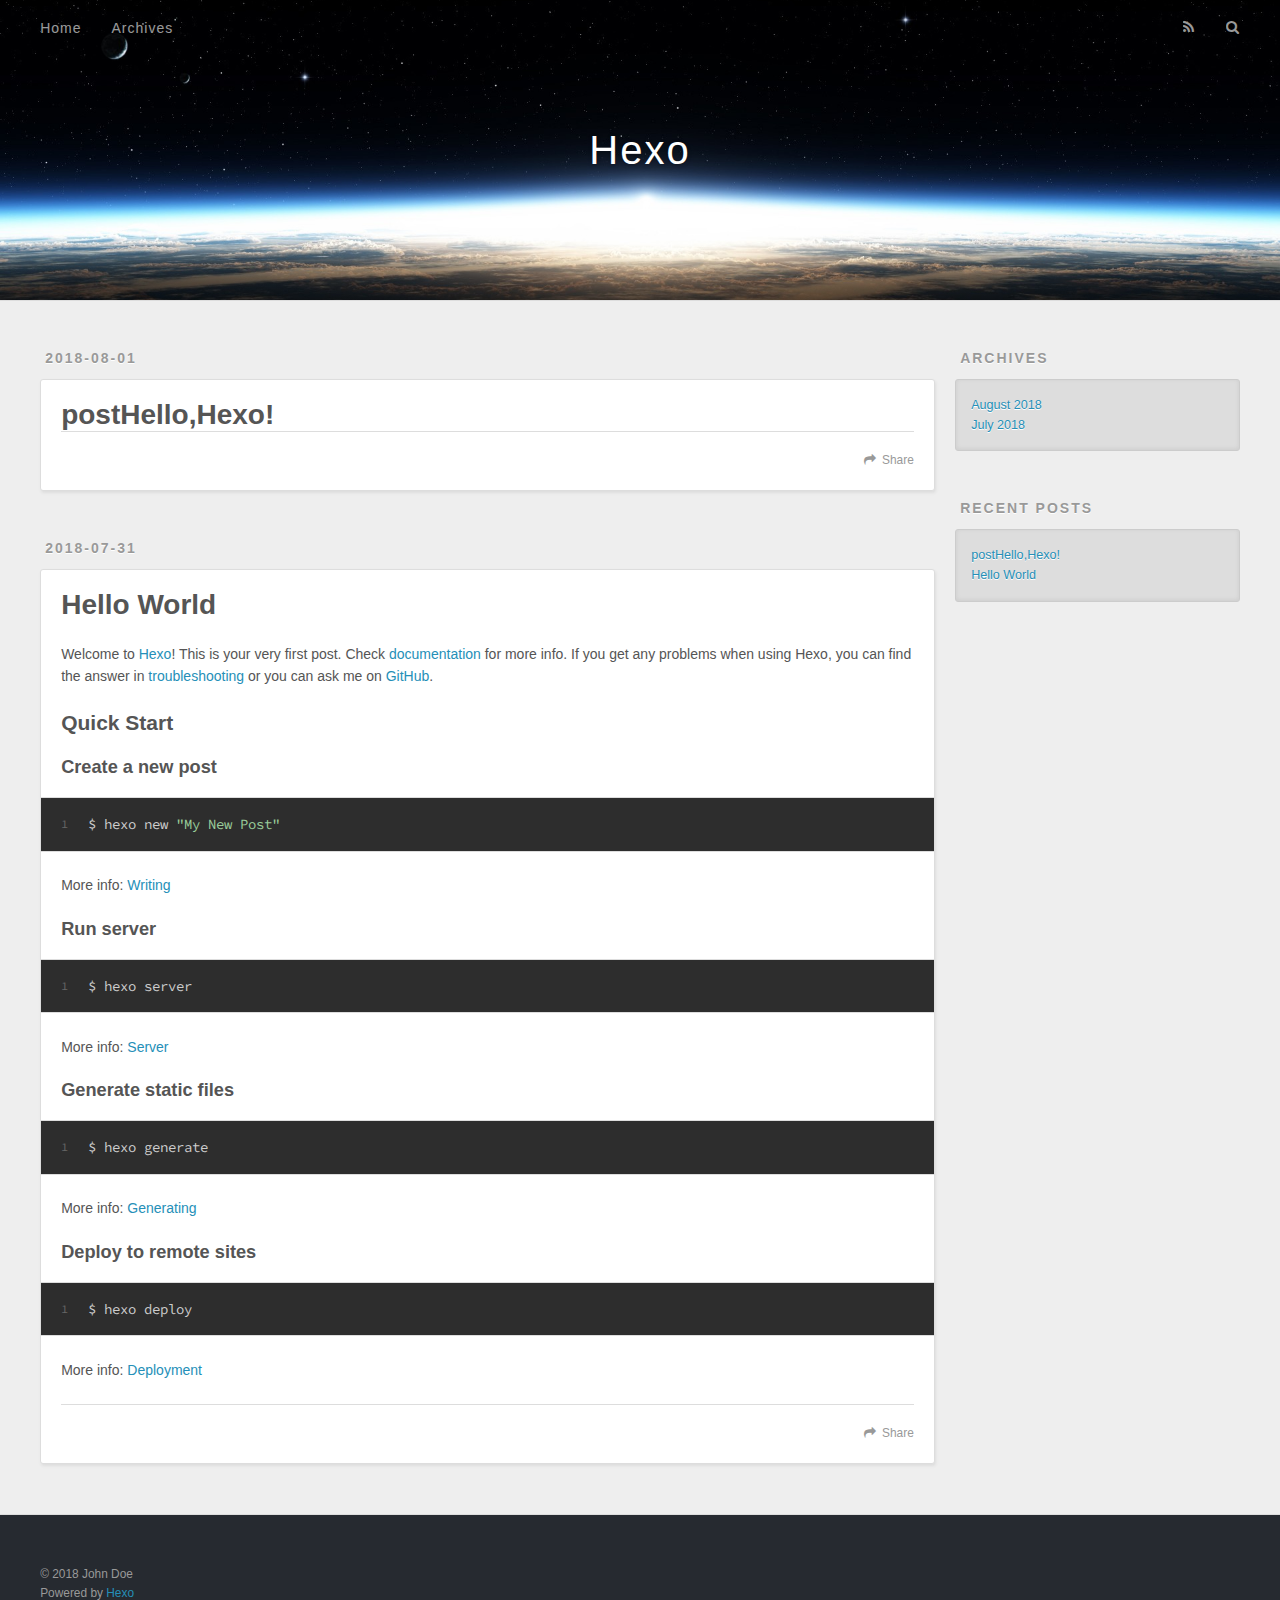
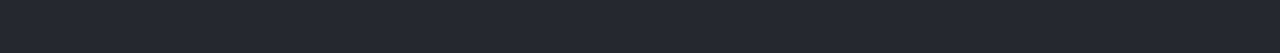
==== index.html @ cf033def "Site updated: 2018-08-01 08:28:02" ====
<!DOCTYPE html>
<html>
<head>
  <meta charset="utf-8">
  

  
  <title>Hexo</title>
  <meta name="viewport" content="width=device-width, initial-scale=1, maximum-scale=1">
  <meta property="og:type" content="website">
<meta property="og:title" content="Hexo">
<meta property="og:url" content="http://yoursite.com/index.html">
<meta property="og:site_name" content="Hexo">
<meta property="og:locale" content="default">
<meta name="twitter:card" content="summary">
<meta name="twitter:title" content="Hexo">
  
    <link rel="alternate" href="/atom.xml" title="Hexo" type="application/atom+xml">
  
  
    <link rel="icon" href="/favicon.png">
  
  
    <link href="//fonts.googleapis.com/css?family=Source+Code+Pro" rel="stylesheet" type="text/css">
  
  <link rel="stylesheet" href="/css/style.css">
</head>

<body>
  <div id="container">
    <div id="wrap">
      <header id="header">
  <div id="banner"></div>
  <div id="header-outer" class="outer">
    <div id="header-title" class="inner">
      <h1 id="logo-wrap">
        <a href="/" id="logo">Hexo</a>
      </h1>
      
    </div>
    <div id="header-inner" class="inner">
      <nav id="main-nav">
        <a id="main-nav-toggle" class="nav-icon"></a>
        
          <a class="main-nav-link" href="/">Home</a>
        
          <a class="main-nav-link" href="/archives">Archives</a>
        
      </nav>
      <nav id="sub-nav">
        
          <a id="nav-rss-link" class="nav-icon" href="/atom.xml" title="RSS Feed"></a>
        
        <a id="nav-search-btn" class="nav-icon" title="Search"></a>
      </nav>
      <div id="search-form-wrap">
        <form action="//google.com/search" method="get" accept-charset="UTF-8" class="search-form"><input type="search" name="q" class="search-form-input" placeholder="Search"><button type="submit" class="search-form-submit">&#xF002;</button><input type="hidden" name="sitesearch" value="http://yoursite.com"></form>
      </div>
    </div>
  </div>
</header>
      <div class="outer">
        <section id="main">
  
    <article id="post-postHello-Hexo" class="article article-type-post" itemscope itemprop="blogPost">
  <div class="article-meta">
    <a href="/2018/08/01/postHello-Hexo/" class="article-date">
  <time datetime="2018-08-01T00:26:03.000Z" itemprop="datePublished">2018-08-01</time>
</a>
    
  </div>
  <div class="article-inner">
    
    
      <header class="article-header">
        
  
    <h1 itemprop="name">
      <a class="article-title" href="/2018/08/01/postHello-Hexo/">postHello,Hexo!</a>
    </h1>
  

      </header>
    
    <div class="article-entry" itemprop="articleBody">
      
        
      
    </div>
    <footer class="article-footer">
      <a data-url="http://yoursite.com/2018/08/01/postHello-Hexo/" data-id="cjkae794z0000f0u3ue6u6go6" class="article-share-link">Share</a>
      
      
    </footer>
  </div>
  
</article>


  
    <article id="post-hello-world" class="article article-type-post" itemscope itemprop="blogPost">
  <div class="article-meta">
    <a href="/2018/07/31/hello-world/" class="article-date">
  <time datetime="2018-07-31T13:25:31.599Z" itemprop="datePublished">2018-07-31</time>
</a>
    
  </div>
  <div class="article-inner">
    
    
      <header class="article-header">
        
  
    <h1 itemprop="name">
      <a class="article-title" href="/2018/07/31/hello-world/">Hello World</a>
    </h1>
  

      </header>
    
    <div class="article-entry" itemprop="articleBody">
      
        <p>Welcome to <a href="https://hexo.io/" target="_blank" rel="noopener">Hexo</a>! This is your very first post. Check <a href="https://hexo.io/docs/" target="_blank" rel="noopener">documentation</a> for more info. If you get any problems when using Hexo, you can find the answer in <a href="https://hexo.io/docs/troubleshooting.html" target="_blank" rel="noopener">troubleshooting</a> or you can ask me on <a href="https://github.com/hexojs/hexo/issues" target="_blank" rel="noopener">GitHub</a>.</p>
<h2 id="Quick-Start"><a href="#Quick-Start" class="headerlink" title="Quick Start"></a>Quick Start</h2><h3 id="Create-a-new-post"><a href="#Create-a-new-post" class="headerlink" title="Create a new post"></a>Create a new post</h3><figure class="highlight bash"><table><tr><td class="gutter"><pre><span class="line">1</span><br></pre></td><td class="code"><pre><span class="line">$ hexo new <span class="string">"My New Post"</span></span><br></pre></td></tr></table></figure>
<p>More info: <a href="https://hexo.io/docs/writing.html" target="_blank" rel="noopener">Writing</a></p>
<h3 id="Run-server"><a href="#Run-server" class="headerlink" title="Run server"></a>Run server</h3><figure class="highlight bash"><table><tr><td class="gutter"><pre><span class="line">1</span><br></pre></td><td class="code"><pre><span class="line">$ hexo server</span><br></pre></td></tr></table></figure>
<p>More info: <a href="https://hexo.io/docs/server.html" target="_blank" rel="noopener">Server</a></p>
<h3 id="Generate-static-files"><a href="#Generate-static-files" class="headerlink" title="Generate static files"></a>Generate static files</h3><figure class="highlight bash"><table><tr><td class="gutter"><pre><span class="line">1</span><br></pre></td><td class="code"><pre><span class="line">$ hexo generate</span><br></pre></td></tr></table></figure>
<p>More info: <a href="https://hexo.io/docs/generating.html" target="_blank" rel="noopener">Generating</a></p>
<h3 id="Deploy-to-remote-sites"><a href="#Deploy-to-remote-sites" class="headerlink" title="Deploy to remote sites"></a>Deploy to remote sites</h3><figure class="highlight bash"><table><tr><td class="gutter"><pre><span class="line">1</span><br></pre></td><td class="code"><pre><span class="line">$ hexo deploy</span><br></pre></td></tr></table></figure>
<p>More info: <a href="https://hexo.io/docs/deployment.html" target="_blank" rel="noopener">Deployment</a></p>

      
    </div>
    <footer class="article-footer">
      <a data-url="http://yoursite.com/2018/07/31/hello-world/" data-id="cjkae795c0001f0u30coywb5d" class="article-share-link">Share</a>
      
      
    </footer>
  </div>
  
</article>


  


</section>
        
          <aside id="sidebar">
  
    

  
    

  
    
  
    
  <div class="widget-wrap">
    <h3 class="widget-title">Archives</h3>
    <div class="widget">
      <ul class="archive-list"><li class="archive-list-item"><a class="archive-list-link" href="/archives/2018/08/">August 2018</a></li><li class="archive-list-item"><a class="archive-list-link" href="/archives/2018/07/">July 2018</a></li></ul>
    </div>
  </div>


  
    
  <div class="widget-wrap">
    <h3 class="widget-title">Recent Posts</h3>
    <div class="widget">
      <ul>
        
          <li>
            <a href="/2018/08/01/postHello-Hexo/">postHello,Hexo!</a>
          </li>
        
          <li>
            <a href="/2018/07/31/hello-world/">Hello World</a>
          </li>
        
      </ul>
    </div>
  </div>

  
</aside>
        
      </div>
      <footer id="footer">
  
  <div class="outer">
    <div id="footer-info" class="inner">
      &copy; 2018 John Doe<br>
      Powered by <a href="http://hexo.io/" target="_blank">Hexo</a>
    </div>
  </div>
</footer>
    </div>
    <nav id="mobile-nav">
  
    <a href="/" class="mobile-nav-link">Home</a>
  
    <a href="/archives" class="mobile-nav-link">Archives</a>
  
</nav>
    

<script src="//ajax.googleapis.com/ajax/libs/jquery/2.0.3/jquery.min.js"></script>


  <link rel="stylesheet" href="/fancybox/jquery.fancybox.css">
  <script src="/fancybox/jquery.fancybox.pack.js"></script>


<script src="/js/script.js"></script>



  </div>
</body>
</html>
---- css/style.css ----
body {
  width: 100%;
}
body:before,
body:after {
  content: "";
  display: table;
}
body:after {
  clear: both;
}
html,
body,
div,
span,
applet,
object,
iframe,
h1,
h2,
h3,
h4,
h5,
h6,
p,
blockquote,
pre,
a,
abbr,
acronym,
address,
big,
cite,
code,
del,
dfn,
em,
img,
ins,
kbd,
q,
s,
samp,
small,
strike,
strong,
sub,
sup,
tt,
var,
dl,
dt,
dd,
ol,
ul,
li,
fieldset,
form,
label,
legend,
table,
caption,
tbody,
tfoot,
thead,
tr,
th,
td {
  margin: 0;
  padding: 0;
  border: 0;
  outline: 0;
  font-weight: inherit;
  font-style: inherit;
  font-family: inherit;
  font-size: 100%;
  vertical-align: baseline;
}
body {
  line-height: 1;
  color: #000;
  background: #fff;
}
ol,
ul {
  list-style: none;
}
table {
  border-collapse: separate;
  border-spacing: 0;
  vertical-align: middle;
}
caption,
th,
td {
  text-align: left;
  font-weight: normal;
  vertical-align: middle;
}
a img {
  border: none;
}
input,
button {
  margin: 0;
  padding: 0;
}
input::-moz-focus-inner,
button::-moz-focus-inner {
  border: 0;
  padding: 0;
}
@font-face {
  font-family: FontAwesome;
  font-style: normal;
  font-weight: normal;
  src: url("fonts/fontawesome-webfont.eot?v=#4.0.3");
  src: url("fonts/fontawesome-webfont.eot?#iefix&v=#4.0.3") format("embedded-opentype"), url("fonts/fontawesome-webfont.woff?v=#4.0.3") format("woff"), url("fonts/fontawesome-webfont.ttf?v=#4.0.3") format("truetype"), url("fonts/fontawesome-webfont.svg#fontawesomeregular?v=#4.0.3") format("svg");
}
html,
body,
#container {
  height: 100%;
}
body {
  background: #eee;
  font: 14px -apple-system, BlinkMacSystemFont, "Segoe UI", "Roboto", "Oxygen", "Ubuntu", "Cantarell", "Fira Sans", "Droid Sans", "Helvetica Neue", sans-serif;
  -webkit-text-size-adjust: 100%;
}
.outer {
  max-width: 1220px;
  margin: 0 auto;
  padding: 0 20px;
}
.outer:before,
.outer:after {
  content: "";
  display: table;
}
.outer:after {
  clear: both;
}
.inner {
  display: inline;
  float: left;
  width: 98.33333333333333%;
  margin: 0 0.833333333333333%;
}
.left,
.alignleft {
  float: left;
}
.right,
.alignright {
  float: right;
}
.clear {
  clear: both;
}
#container {
  position: relative;
}
.mobile-nav-on {
  overflow: hidden;
}
#wrap {
  height: 100%;
  width: 100%;
  position: absolute;
  top: 0;
  left: 0;
  -webkit-transition: 0.2s ease-out;
  -moz-transition: 0.2s ease-out;
  -ms-transition: 0.2s ease-out;
  transition: 0.2s ease-out;
  z-index: 1;
  background: #eee;
}
.mobile-nav-on #wrap {
  left: 280px;
}
@media screen and (min-width: 768px) {
  #main {
    display: inline;
    float: left;
    width: 73.33333333333333%;
    margin: 0 0.833333333333333%;
  }
}
.article-date,
.article-category-link,
.archive-year,
.widget-title {
  text-decoration: none;
  text-transform: uppercase;
  letter-spacing: 2px;
  color: #999;
  margin-bottom: 1em;
  margin-left: 5px;
  line-height: 1em;
  text-shadow: 0 1px #fff;
  font-weight: bold;
}
.article-inner,
.archive-article-inner {
  background: #fff;
  -webkit-box-shadow: 1px 2px 3px #ddd;
  box-shadow: 1px 2px 3px #ddd;
  border: 1px solid #ddd;
  border-radius: 3px;
}
.article-entry h1,
.widget h1 {
  font-size: 2em;
}
.article-entry h2,
.widget h2 {
  font-size: 1.5em;
}
.article-entry h3,
.widget h3 {
  font-size: 1.3em;
}
.article-entry h4,
.widget h4 {
  font-size: 1.2em;
}
.article-entry h5,
.widget h5 {
  font-size: 1em;
}
.article-entry h6,
.widget h6 {
  font-size: 1em;
  color: #999;
}
.article-entry hr,
.widget hr {
  border: 1px dashed #ddd;
}
.article-entry strong,
.widget strong {
  font-weight: bold;
}
.article-entry em,
.widget em,
.article-entry cite,
.widget cite {
  font-style: italic;
}
.article-entry sup,
.widget sup,
.article-entry sub,
.widget sub {
  font-size: 0.75em;
  line-height: 0;
  position: relative;
  vertical-align: baseline;
}
.article-entry sup,
.widget sup {
  top: -0.5em;
}
.article-entry sub,
.widget sub {
  bottom: -0.2em;
}
.article-entry small,
.widget small {
  font-size: 0.85em;
}
.article-entry acronym,
.widget acronym,
.article-entry abbr,
.widget abbr {
  border-bottom: 1px dotted;
}
.article-entry ul,
.widget ul,
.article-entry ol,
.widget ol,
.article-entry dl,
.widget dl {
  margin: 0 20px;
  line-height: 1.6em;
}
.article-entry ul ul,
.widget ul ul,
.article-entry ol ul,
.widget ol ul,
.article-entry ul ol,
.widget ul ol,
.article-entry ol ol,
.widget ol ol {
  margin-top: 0;
  margin-bottom: 0;
}
.article-entry ul,
.widget ul {
  list-style: disc;
}
.article-entry ol,
.widget ol {
  list-style: decimal;
}
.article-entry dt,
.widget dt {
  font-weight: bold;
}
#header {
  height: 300px;
  position: relative;
  border-bottom: 1px solid #ddd;
}
#header:before,
#header:after {
  content: "";
  position: absolute;
  left: 0;
  right: 0;
  height: 40px;
}
#header:before {
  top: 0;
  background: -webkit-linear-gradient(rgba(0,0,0,0.2), transparent);
  background: -moz-linear-gradient(rgba(0,0,0,0.2), transparent);
  background: -ms-linear-gradient(rgba(0,0,0,0.2), transparent);
  background: linear-gradient(rgba(0,0,0,0.2), transparent);
}
#header:after {
  bottom: 0;
  background: -webkit-linear-gradient(transparent, rgba(0,0,0,0.2));
  background: -moz-linear-gradient(transparent, rgba(0,0,0,0.2));
  background: -ms-linear-gradient(transparent, rgba(0,0,0,0.2));
  background: linear-gradient(transparent, rgba(0,0,0,0.2));
}
#header-outer {
  height: 100%;
  position: relative;
}
#header-inner {
  position: relative;
  overflow: hidden;
}
#banner {
  position: absolute;
  top: 0;
  left: 0;
  width: 100%;
  height: 100%;
  background: url("images/banner.jpg") center #000;
  -webkit-background-size: cover;
  -moz-background-size: cover;
  background-size: cover;
  z-index: -1;
}
#header-title {
  text-align: center;
  height: 40px;
  position: absolute;
  top: 50%;
  left: 0;
  margin-top: -20px;
}
#logo,
#subtitle {
  text-decoration: none;
  color: #fff;
  font-weight: 300;
  text-shadow: 0 1px 4px rgba(0,0,0,0.3);
}
#logo {
  font-size: 40px;
  line-height: 40px;
  letter-spacing: 2px;
}
#subtitle {
  font-size: 16px;
  line-height: 16px;
  letter-spacing: 1px;
}
#subtitle-wrap {
  margin-top: 16px;
}
#main-nav {
  float: left;
  margin-left: -15px;
}
.nav-icon,
.main-nav-link {
  float: left;
  color: #fff;
  opacity: 0.6;
  text-decoration: none;
  text-shadow: 0 1px rgba(0,0,0,0.2);
  -webkit-transition: opacity 0.2s;
  -moz-transition: opacity 0.2s;
  -ms-transition: opacity 0.2s;
  transition: opacity 0.2s;
  display: block;
  padding: 20px 15px;
}
.nav-icon:hover,
.main-nav-link:hover {
  opacity: 1;
}
.nav-icon {
  font-family: FontAwesome;
  text-align: center;
  font-size: 14px;
  width: 14px;
  height: 14px;
  padding: 20px 15px;
  position: relative;
  cursor: pointer;
}
.main-nav-link {
  font-weight: 300;
  letter-spacing: 1px;
}
@media screen and (max-width: 479px) {
  .main-nav-link {
    display: none;
  }
}
#main-nav-toggle {
  display: none;
}
#main-nav-toggle:before {
  content: "\f0c9";
}
@media screen and (max-width: 479px) {
  #main-nav-toggle {
    display: block;
  }
}
#sub-nav {
  float: right;
  margin-right: -15px;
}
#nav-rss-link:before {
  content: "\f09e";
}
#nav-search-btn:before {
  content: "\f002";
}
#search-form-wrap {
  position: absolute;
  top: 15px;
  width: 150px;
  height: 30px;
  right: -150px;
  opacity: 0;
  -webkit-transition: 0.2s ease-out;
  -moz-transition: 0.2s ease-out;
  -ms-transition: 0.2s ease-out;
  transition: 0.2s ease-out;
}
#search-form-wrap.on {
  opacity: 1;
  right: 0;
}
@media screen and (max-width: 479px) {
  #search-form-wrap {
    width: 100%;
    right: -100%;
  }
}
.search-form {
  position: absolute;
  top: 0;
  left: 0;
  right: 0;
  background: #fff;
  padding: 5px 15px;
  border-radius: 15px;
  -webkit-box-shadow: 0 0 10px rgba(0,0,0,0.3);
  box-shadow: 0 0 10px rgba(0,0,0,0.3);
}
.search-form-input {
  border: none;
  background: none;
  color: #555;
  width: 100%;
  font: 13px -apple-system, BlinkMacSystemFont, "Segoe UI", "Roboto", "Oxygen", "Ubuntu", "Cantarell", "Fira Sans", "Droid Sans", "Helvetica Neue", sans-serif;
  outline: none;
}
.search-form-input::-webkit-search-results-decoration,
.search-form-input::-webkit-search-cancel-button {
  -webkit-appearance: none;
}
.search-form-submit {
  position: absolute;
  top: 50%;
  right: 10px;
  margin-top: -7px;
  font: 13px FontAwesome;
  border: none;
  background: none;
  color: #bbb;
  cursor: pointer;
}
.search-form-submit:hover,
.search-form-submit:focus {
  color: #777;
}
.article {
  margin: 50px 0;
}
.article-inner {
  overflow: hidden;
}
.article-meta:before,
.article-meta:after {
  content: "";
  display: table;
}
.article-meta:after {
  clear: both;
}
.article-date {
  float: left;
}
.article-category {
  float: left;
  line-height: 1em;
  color: #ccc;
  text-shadow: 0 1px #fff;
  margin-left: 8px;
}
.article-category:before {
  content: "\2022";
}
.article-category-link {
  margin: 0 12px 1em;
}
.article-header {
  padding: 20px 20px 0;
}
.article-title {
  text-decoration: none;
  font-size: 2em;
  font-weight: bold;
  color: #555;
  line-height: 1.1em;
  -webkit-transition: color 0.2s;
  -moz-transition: color 0.2s;
  -ms-transition: color 0.2s;
  transition: color 0.2s;
}
a.article-title:hover {
  color: #258fb8;
}
.article-entry {
  color: #555;
  padding: 0 20px;
}
.article-entry:before,
.article-entry:after {
  content: "";
  display: table;
}
.article-entry:after {
  clear: both;
}
.article-entry p,
.article-entry table {
  line-height: 1.6em;
  margin: 1.6em 0;
}
.article-entry h1,
.article-entry h2,
.article-entry h3,
.article-entry h4,
.article-entry h5,
.article-entry h6 {
  font-weight: bold;
}
.article-entry h1,
.article-entry h2,
.article-entry h3,
.article-entry h4,
.article-entry h5,
.article-entry h6 {
  line-height: 1.1em;
  margin: 1.1em 0;
}
.article-entry a {
  color: #258fb8;
  text-decoration: none;
}
.article-entry a:hover {
  text-decoration: underline;
}
.article-entry ul,
.article-entry ol,
.article-entry dl {
  margin-top: 1.6em;
  margin-bottom: 1.6em;
}
.article-entry img,
.article-entry video {
  max-width: 100%;
  height: auto;
  display: block;
  margin: auto;
}
.article-entry iframe {
  border: none;
}
.article-entry table {
  width: 100%;
  border-collapse: collapse;
  border-spacing: 0;
}
.article-entry th {
  font-weight: bold;
  border-bottom: 3px solid #ddd;
  padding-bottom: 0.5em;
}
.article-entry td {
  border-bottom: 1px solid #ddd;
  padding: 10px 0;
}
.article-entry blockquote {
  font-family: Georgia, "Times New Roman", serif;
  font-size: 1.4em;
  margin: 1.6em 20px;
  text-align: center;
}
.article-entry blockquote footer {
  font-size: 14px;
  margin: 1.6em 0;
  font-family: -apple-system, BlinkMacSystemFont, "Segoe UI", "Roboto", "Oxygen", "Ubuntu", "Cantarell", "Fira Sans", "Droid Sans", "Helvetica Neue", sans-serif;
}
.article-entry blockquote footer cite:before {
  content: "—";
  padding: 0 0.5em;
}
.article-entry .pullquote {
  text-align: left;
  width: 45%;
  margin: 0;
}
.article-entry .pullquote.left {
  margin-left: 0.5em;
  margin-right: 1em;
}
.article-entry .pullquote.right {
  margin-right: 0.5em;
  margin-left: 1em;
}
.article-entry .caption {
  color: #999;
  display: block;
  font-size: 0.9em;
  margin-top: 0.5em;
  position: relative;
  text-align: center;
}
.article-entry .video-container {
  position: relative;
  padding-top: 56.25%;
  height: 0;
  overflow: hidden;
}
.article-entry .video-container iframe,
.article-entry .video-container object,
.article-entry .video-container embed {
  position: absolute;
  top: 0;
  left: 0;
  width: 100%;
  height: 100%;
  margin-top: 0;
}
.article-more-link a {
  display: inline-block;
  line-height: 1em;
  padding: 6px 15px;
  border-radius: 15px;
  background: #eee;
  color: #999;
  text-shadow: 0 1px #fff;
  text-decoration: none;
}
.article-more-link a:hover {
  background: #258fb8;
  color: #fff;
  text-decoration: none;
  text-shadow: 0 1px #1e7293;
}
.article-footer {
  font-size: 0.85em;
  line-height: 1.6em;
  border-top: 1px solid #ddd;
  padding-top: 1.6em;
  margin: 0 20px 20px;
}
.article-footer:before,
.article-footer:after {
  content: "";
  display: table;
}
.article-footer:after {
  clear: both;
}
.article-footer a {
  color: #999;
  text-decoration: none;
}
.article-footer a:hover {
  color: #555;
}
.article-tag-list-item {
  float: left;
  margin-right: 10px;
}
.article-tag-list-link:before {
  content: "#";
}
.article-comment-link {
  float: right;
}
.article-comment-link:before {
  content: "\f075";
  font-family: FontAwesome;
  padding-right: 8px;
}
.article-share-link {
  cursor: pointer;
  float: right;
  margin-left: 20px;
}
.article-share-link:before {
  content: "\f064";
  font-family: FontAwesome;
  padding-right: 6px;
}
#article-nav {
  position: relative;
}
#article-nav:before,
#article-nav:after {
  content: "";
  display: table;
}
#article-nav:after {
  clear: both;
}
@media screen and (min-width: 768px) {
  #article-nav {
    margin: 50px 0;
  }
  #article-nav:before {
    width: 8px;
    height: 8px;
    position: absolute;
    top: 50%;
    left: 50%;
    margin-top: -4px;
    margin-left: -4px;
    content: "";
    border-radius: 50%;
    background: #ddd;
    -webkit-box-shadow: 0 1px 2px #fff;
    box-shadow: 0 1px 2px #fff;
  }
}
.article-nav-link-wrap {
  text-decoration: none;
  text-shadow: 0 1px #fff;
  color: #999;
  -webkit-box-sizing: border-box;
  -moz-box-sizing: border-box;
  box-sizing: border-box;
  margin-top: 50px;
  text-align: center;
  display: block;
}
.article-nav-link-wrap:hover {
  color: #555;
}
@media screen and (min-width: 768px) {
  .article-nav-link-wrap {
    width: 50%;
    margin-top: 0;
  }
}
@media screen and (min-width: 768px) {
  #article-nav-newer {
    float: left;
    text-align: right;
    padding-right: 20px;
  }
}
@media screen and (min-width: 768px) {
  #article-nav-older {
    float: right;
    text-align: left;
    padding-left: 20px;
  }
}
.article-nav-caption {
  text-transform: uppercase;
  letter-spacing: 2px;
  color: #ddd;
  line-height: 1em;
  font-weight: bold;
}
#article-nav-newer .article-nav-caption {
  margin-right: -2px;
}
.article-nav-title {
  font-size: 0.85em;
  line-height: 1.6em;
  margin-top: 0.5em;
}
.article-share-box {
  position: absolute;
  display: none;
  background: #fff;
  -webkit-box-shadow: 1px 2px 10px rgba(0,0,0,0.2);
  box-shadow: 1px 2px 10px rgba(0,0,0,0.2);
  border-radius: 3px;
  margin-left: -145px;
  overflow: hidden;
  z-index: 1;
}
.article-share-box.on {
  display: block;
}
.article-share-input {
  width: 100%;
  background: none;
  -webkit-box-sizing: border-box;
  -moz-box-sizing: border-box;
  box-sizing: border-box;
  font: 14px -apple-system, BlinkMacSystemFont, "Segoe UI", "Roboto", "Oxygen", "Ubuntu", "Cantarell", "Fira Sans", "Droid Sans", "Helvetica Neue", sans-serif;
  padding: 0 15px;
  color: #555;
  outline: none;
  border: 1px solid #ddd;
  border-radius: 3px 3px 0 0;
  height: 36px;
  line-height: 36px;
}
.article-share-links {
  background: #eee;
}
.article-share-links:before,
.article-share-links:after {
  content: "";
  display: table;
}
.article-share-links:after {
  clear: both;
}
.article-share-twitter,
.article-share-facebook,
.article-share-pinterest,
.article-share-google {
  width: 50px;
  height: 36px;
  display: block;
  float: left;
  position: relative;
  color: #999;
  text-shadow: 0 1px #fff;
}
.article-share-twitter:before,
.article-share-facebook:before,
.article-share-pinterest:before,
.article-share-google:before {
  font-size: 20px;
  font-family: FontAwesome;
  width: 20px;
  height: 20px;
  position: absolute;
  top: 50%;
  left: 50%;
  margin-top: -10px;
  margin-left: -10px;
  text-align: center;
}
.article-share-twitter:hover,
.article-share-facebook:hover,
.article-share-pinterest:hover,
.article-share-google:hover {
  color: #fff;
}
.article-share-twitter:before {
  content: "\f099";
}
.article-share-twitter:hover {
  background: #00aced;
  text-shadow: 0 1px #008abe;
}
.article-share-facebook:before {
  content: "\f09a";
}
.article-share-facebook:hover {
  background: #3b5998;
  text-shadow: 0 1px #2f477a;
}
.article-share-pinterest:before {
  content: "\f0d2";
}
.article-share-pinterest:hover {
  background: #cb2027;
  text-shadow: 0 1px #a21a1f;
}
.article-share-google:before {
  content: "\f0d5";
}
.article-share-google:hover {
  background: #dd4b39;
  text-shadow: 0 1px #be3221;
}
.article-gallery {
  background: #000;
  position: relative;
}
.article-gallery-photos {
  position: relative;
  overflow: hidden;
}
.article-gallery-img {
  display: none;
  max-width: 100%;
}
.article-gallery-img:first-child {
  display: block;
}
.article-gallery-img.loaded {
  position: absolute;
  display: block;
}
.article-gallery-img img {
  display: block;
  max-width: 100%;
  margin: 0 auto;
}
#comments {
  background: #fff;
  -webkit-box-shadow: 1px 2px 3px #ddd;
  box-shadow: 1px 2px 3px #ddd;
  padding: 20px;
  border: 1px solid #ddd;
  border-radius: 3px;
  margin: 50px 0;
}
#comments a {
  color: #258fb8;
}
.archives-wrap {
  margin: 50px 0;
}
.archives:before,
.archives:after {
  content: "";
  display: table;
}
.archives:after {
  clear: both;
}
.archive-year-wrap {
  margin-bottom: 1em;
}
.archives {
  -webkit-column-gap: 10px;
  -moz-column-gap: 10px;
  column-gap: 10px;
}
@media screen and (min-width: 480px) and (max-width: 767px) {
  .archives {
    -webkit-column-count: 2;
    -moz-column-count: 2;
    column-count: 2;
  }
}
@media screen and (min-width: 768px) {
  .archives {
    -webkit-column-count: 3;
    -moz-column-count: 3;
    column-count: 3;
  }
}
.archive-article {
  -webkit-column-break-inside: avoid;
  page-break-inside: avoid;
  overflow: hidden;
  break-inside: avoid-column;
}
.archive-article-inner {
  padding: 10px;
  margin-bottom: 15px;
}
.archive-article-title {
  text-decoration: none;
  font-weight: bold;
  color: #555;
  -webkit-transition: color 0.2s;
  -moz-transition: color 0.2s;
  -ms-transition: color 0.2s;
  transition: color 0.2s;
  line-height: 1.6em;
}
.archive-article-title:hover {
  color: #258fb8;
}
.archive-article-footer {
  margin-top: 1em;
}
.archive-article-date {
  color: #999;
  text-decoration: none;
  font-size: 0.85em;
  line-height: 1em;
  margin-bottom: 0.5em;
  display: block;
}
#page-nav {
  margin: 50px auto;
  background: #fff;
  -webkit-box-shadow: 1px 2px 3px #ddd;
  box-shadow: 1px 2px 3px #ddd;
  border: 1px solid #ddd;
  border-radius: 3px;
  text-align: center;
  color: #999;
  overflow: hidden;
}
#page-nav:before,
#page-nav:after {
  content: "";
  display: table;
}
#page-nav:after {
  clear: both;
}
#page-nav a,
#page-nav span {
  padding: 10px 20px;
  line-height: 1;
  height: 2ex;
}
#page-nav a {
  color: #999;
  text-decoration: none;
}
#page-nav a:hover {
  background: #999;
  color: #fff;
}
#page-nav .prev {
  float: left;
}
#page-nav .next {
  float: right;
}
#page-nav .page-number {
  display: inline-block;
}
@media screen and (max-width: 479px) {
  #page-nav .page-number {
    display: none;
  }
}
#page-nav .current {
  color: #555;
  font-weight: bold;
}
#page-nav .space {
  color: #ddd;
}
#footer {
  background: #262a30;
  padding: 50px 0;
  border-top: 1px solid #ddd;
  color: #999;
}
#footer a {
  color: #258fb8;
  text-decoration: none;
}
#footer a:hover {
  text-decoration: underline;
}
#footer-info {
  line-height: 1.6em;
  font-size: 0.85em;
}
.article-entry pre,
.article-entry .highlight {
  background: #2d2d2d;
  margin: 0 -20px;
  padding: 15px 20px;
  border-style: solid;
  border-color: #ddd;
  border-width: 1px 0;
  overflow: auto;
  color: #ccc;
  line-height: 22.400000000000002px;
}
.article-entry .highlight .gutter pre,
.article-entry .gist .gist-file .gist-data .line-numbers {
  color: #666;
  font-size: 0.85em;
}
.article-entry pre,
.article-entry code {
  font-family: "Source Code Pro", Consolas, Monaco, Menlo, Consolas, monospace;
}
.article-entry code {
  background: #eee;
  text-shadow: 0 1px #fff;
  padding: 0 0.3em;
}
.article-entry pre code {
  background: none;
  text-shadow: none;
  padding: 0;
}
.article-entry .highlight pre {
  border: none;
  margin: 0;
  padding: 0;
}
.article-entry .highlight table {
  margin: 0;
  width: auto;
}
.article-entry .highlight td {
  border: none;
  padding: 0;
}
.article-entry .highlight figcaption {
  font-size: 0.85em;
  color: #999;
  line-height: 1em;
  margin-bottom: 1em;
}
.article-entry .highlight figcaption:before,
.article-entry .highlight figcaption:after {
  content: "";
  display: table;
}
.article-entry .highlight figcaption:after {
  clear: both;
}
.article-entry .highlight figcaption a {
  float: right;
}
.article-entry .highlight .gutter pre {
  text-align: right;
  padding-right: 20px;
}
.article-entry .highlight .line {
  height: 22.400000000000002px;
}
.article-entry .highlight .line.marked {
  background: #515151;
}
.article-entry .gist {
  margin: 0 -20px;
  border-style: solid;
  border-color: #ddd;
  border-width: 1px 0;
  background: #2d2d2d;
  padding: 15px 20px 15px 0;
}
.article-entry .gist .gist-file {
  border: none;
  font-family: "Source Code Pro", Consolas, Monaco, Menlo, Consolas, monospace;
  margin: 0;
}
.article-entry .gist .gist-file .gist-data {
  background: none;
  border: none;
}
.article-entry .gist .gist-file .gist-data .line-numbers {
  background: none;
  border: none;
  padding: 0 20px 0 0;
}
.article-entry .gist .gist-file .gist-data .line-data {
  padding: 0 !important;
}
.article-entry .gist .gist-file .highlight {
  margin: 0;
  padding: 0;
  border: none;
}
.article-entry .gist .gist-file .gist-meta {
  background: #2d2d2d;
  color: #999;
  font: 0.85em -apple-system, BlinkMacSystemFont, "Segoe UI", "Roboto", "Oxygen", "Ubuntu", "Cantarell", "Fira Sans", "Droid Sans", "Helvetica Neue", sans-serif;
  text-shadow: 0 0;
  padding: 0;
  margin-top: 1em;
  margin-left: 20px;
}
.article-entry .gist .gist-file .gist-meta a {
  color: #258fb8;
  font-weight: normal;
}
.article-entry .gist .gist-file .gist-meta a:hover {
  text-decoration: underline;
}
pre .comment,
pre .title {
  color: #999;
}
pre .variable,
pre .attribute,
pre .tag,
pre .regexp,
pre .ruby .constant,
pre .xml .tag .title,
pre .xml .pi,
pre .xml .doctype,
pre .html .doctype,
pre .css .id,
pre .css .class,
pre .css .pseudo {
  color: #f2777a;
}
pre .number,
pre .preprocessor,
pre .built_in,
pre .literal,
pre .params,
pre .constant {
  color: #f99157;
}
pre .class,
pre .ruby .class .title,
pre .css .rules .attribute {
  color: #9c9;
}
pre .string,
pre .value,
pre .inheritance,
pre .header,
pre .ruby .symbol,
pre .xml .cdata {
  color: #9c9;
}
pre .css .hexcolor {
  color: #6cc;
}
pre .function,
pre .python .decorator,
pre .python .title,
pre .ruby .function .title,
pre .ruby .title .keyword,
pre .perl .sub,
pre .javascript .title,
pre .coffeescript .title {
  color: #69c;
}
pre .keyword,
pre .javascript .function {
  color: #c9c;
}
@media screen and (max-width: 479px) {
  #mobile-nav {
    position: absolute;
    top: 0;
    left: 0;
    width: 280px;
    height: 100%;
    background: #191919;
    border-right: 1px solid #fff;
  }
}
@media screen and (max-width: 479px) {
  .mobile-nav-link {
    display: block;
    color: #999;
    text-decoration: none;
    padding: 15px 20px;
    font-weight: bold;
  }
  .mobile-nav-link:hover {
    color: #fff;
  }
}
@media screen and (min-width: 768px) {
  #sidebar {
    display: inline;
    float: left;
    width: 23.333333333333332%;
    margin: 0 0.833333333333333%;
  }
}
.widget-wrap {
  margin: 50px 0;
}
.widget {
  color: #777;
  text-shadow: 0 1px #fff;
  background: #ddd;
  -webkit-box-shadow: 0 -1px 4px #ccc inset;
  box-shadow: 0 -1px 4px #ccc inset;
  border: 1px solid #ccc;
  padding: 15px;
  border-radius: 3px;
}
.widget a {
  color: #258fb8;
  text-decoration: none;
}
.widget a:hover {
  text-decoration: underline;
}
.widget ul ul,
.widget ol ul,
.widget dl ul,
.widget ul ol,
.widget ol ol,
.widget dl ol,
.widget ul dl,
.widget ol dl,
.widget dl dl {
  margin-left: 15px;
  list-style: disc;
}
.widget {
  line-height: 1.6em;
  word-wrap: break-word;
  font-size: 0.9em;
}
.widget ul,
.widget ol {
  list-style: none;
  margin: 0;
}
.widget ul ul,
.widget ol ul,
.widget ul ol,
.widget ol ol {
  margin: 0 20px;
}
.widget ul ul,
.widget ol ul {
  list-style: disc;
}
.widget ul ol,
.widget ol ol {
  list-style: decimal;
}
.category-list-count,
.tag-list-count,
.archive-list-count {
  padding-left: 5px;
  color: #999;
  font-size: 0.85em;
}
.category-list-count:before,
.tag-list-count:before,
.archive-list-count:before {
  content: "(";
}
.category-list-count:after,
.tag-list-count:after,
.archive-list-count:after {
  content: ")";
}
.tagcloud a {
  margin-right: 5px;
  display: inline-block;
}
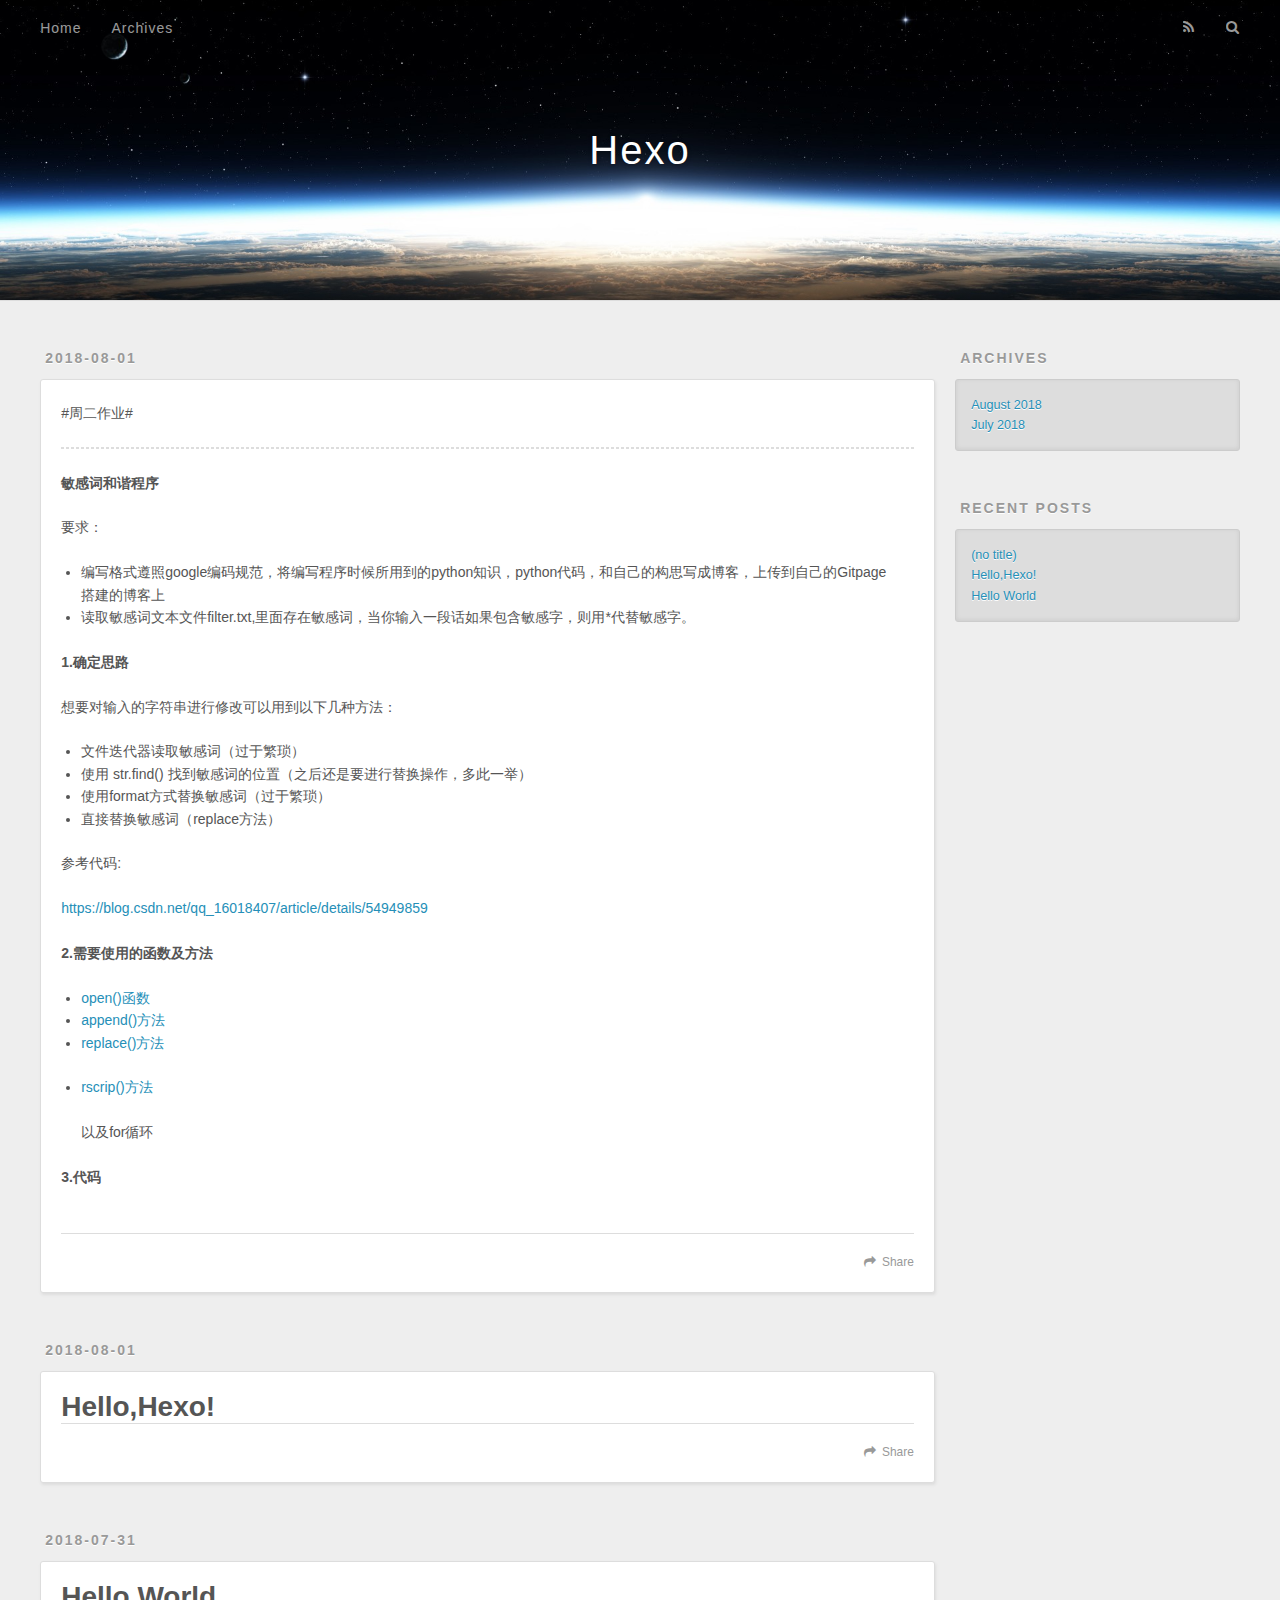
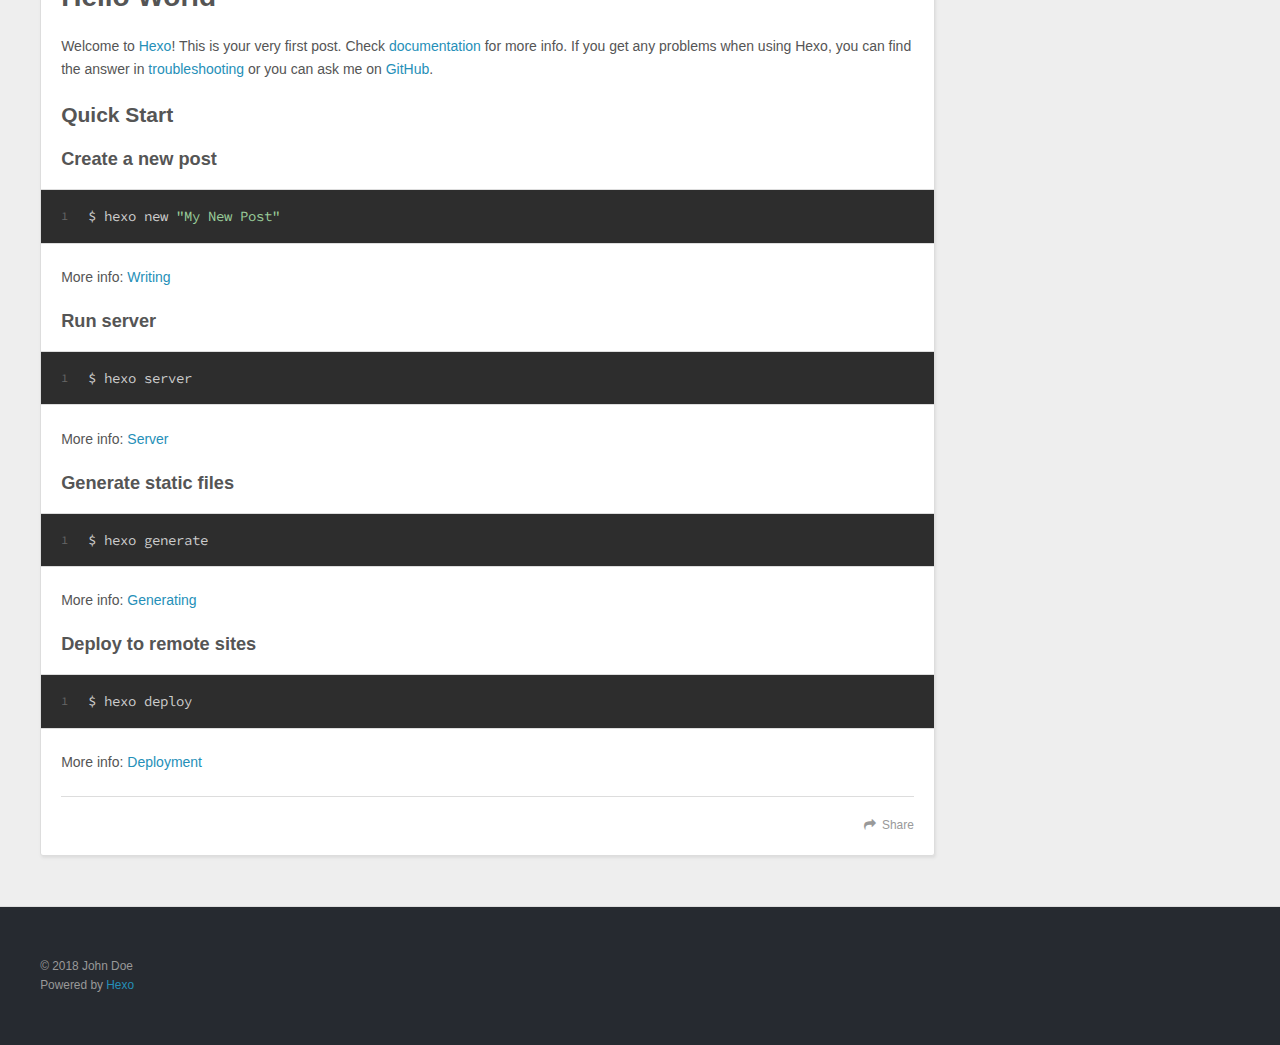
==== commit 77dd1488: "Site updated: 2018-08-01 09:12:31" ====
--- a/index.html
+++ b/index.html
@@ -62,6 +62,61 @@
       <div class="outer">
         <section id="main">
   
+    <article id="post-Tues" class="article article-type-post" itemscope itemprop="blogPost">
+  <div class="article-meta">
+    <a href="/2018/08/01/Tues/" class="article-date">
+  <time datetime="2018-08-01T00:29:01.757Z" itemprop="datePublished">2018-08-01</time>
+</a>
+    
+  </div>
+  <div class="article-inner">
+    
+    
+    <div class="article-entry" itemprop="articleBody">
+      
+        <p>#周二作业#</p>
+<hr>
+<p><strong>敏感词和谐程序</strong></p>
+<p>要求：</p>
+<ul>
+<li>编写格式遵照google编码规范，将编写程序时候所用到的python知识，python代码，和自己的构思写成博客，上传到自己的Gitpage搭建的博客上</li>
+<li>读取敏感词文本文件filter.txt,里面存在敏感词，当你输入一段话如果包含敏感字，则用*代替敏感字。</li>
+</ul>
+<p><strong>1.确定思路</strong></p>
+<p>想要对输入的字符串进行修改可以用到以下几种方法：</p>
+<ul>
+<li>文件迭代器读取敏感词（过于繁琐）</li>
+<li>使用 str.find() 找到敏感词的位置（之后还是要进行替换操作，多此一举）</li>
+<li>使用format方式替换敏感词（过于繁琐）</li>
+<li>直接替换敏感词（replace方法）</li>
+</ul>
+<p>参考代码:</p>
+<p><a href="https://blog.csdn.net/qq_16018407/article/details/54949859" target="_blank" rel="noopener">https://blog.csdn.net/qq_16018407/article/details/54949859</a></p>
+<p><strong>2.需要使用的函数及方法</strong></p>
+<ul>
+<li><a href="http://www.runoob.com/python/python-func-open.html" target="_blank" rel="noopener">open()函数</a></li>
+<li><a href="http://www.runoob.com/python/att-list-append.html" target="_blank" rel="noopener">append()方法</a></li>
+<li><a href="http://www.runoob.com/python3/python3-string-replace.html" target="_blank" rel="noopener">replace()方法</a></li>
+<li><p><a href="http://www.runoob.com/python/att-string-rstrip.html" target="_blank" rel="noopener">rscrip()方法</a></p>
+<p>  以及for循环</p>
+</li>
+</ul>
+<p><strong>3.代码</strong></p>
+<p><img src="https://i.imgur.com/sTZoNbp.jpg" alt=""></p>
+
+      
+    </div>
+    <footer class="article-footer">
+      <a data-url="http://yoursite.com/2018/08/01/Tues/" data-id="cjkae8r7800008wu3cp90rp99" class="article-share-link">Share</a>
+      
+      
+    </footer>
+  </div>
+  
+</article>
+
+
+  
     <article id="post-postHello-Hexo" class="article article-type-post" itemscope itemprop="blogPost">
   <div class="article-meta">
     <a href="/2018/08/01/postHello-Hexo/" class="article-date">
@@ -76,7 +131,7 @@
         
   
     <h1 itemprop="name">
-      <a class="article-title" href="/2018/08/01/postHello-Hexo/">postHello,Hexo!</a>
+      <a class="article-title" href="/2018/08/01/postHello-Hexo/">Hello,Hexo!</a>
     </h1>
   
 
@@ -174,7 +229,11 @@
       <ul>
         
           <li>
-            <a href="/2018/08/01/postHello-Hexo/">postHello,Hexo!</a>
+            <a href="/2018/08/01/Tues/">(no title)</a>
+          </li>
+        
+          <li>
+            <a href="/2018/08/01/postHello-Hexo/">Hello,Hexo!</a>
           </li>
         
           <li>
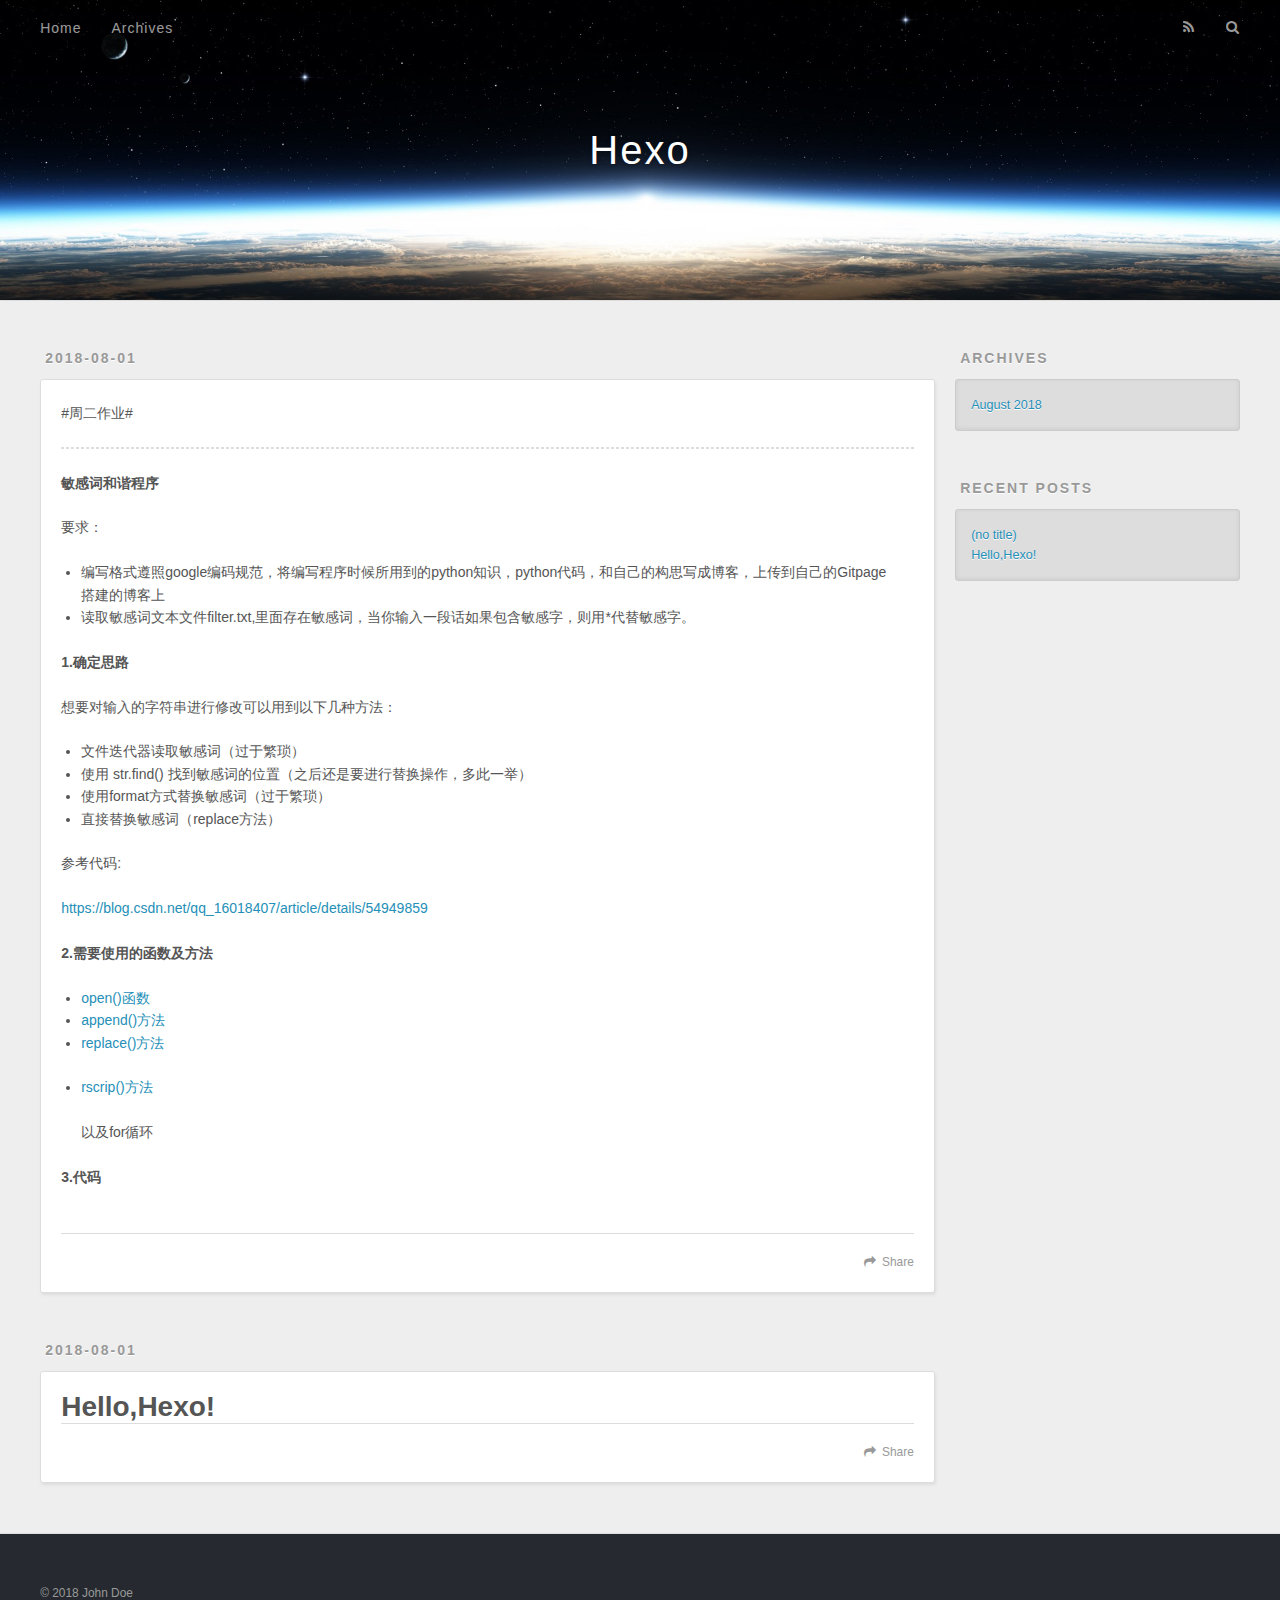
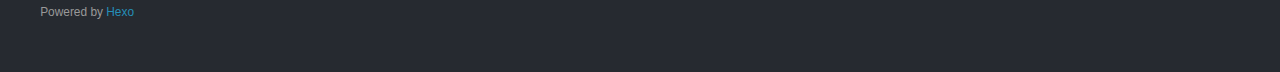
==== commit d0f6efc2: "Site updated: 2018-08-01 09:14:41" ====
--- a/index.html
+++ b/index.html
@@ -153,51 +153,6 @@
 
 
   
-    <article id="post-hello-world" class="article article-type-post" itemscope itemprop="blogPost">
-  <div class="article-meta">
-    <a href="/2018/07/31/hello-world/" class="article-date">
-  <time datetime="2018-07-31T13:25:31.599Z" itemprop="datePublished">2018-07-31</time>
-</a>
-    
-  </div>
-  <div class="article-inner">
-    
-    
-      <header class="article-header">
-        
-  
-    <h1 itemprop="name">
-      <a class="article-title" href="/2018/07/31/hello-world/">Hello World</a>
-    </h1>
-  
-
-      </header>
-    
-    <div class="article-entry" itemprop="articleBody">
-      
-        <p>Welcome to <a href="https://hexo.io/" target="_blank" rel="noopener">Hexo</a>! This is your very first post. Check <a href="https://hexo.io/docs/" target="_blank" rel="noopener">documentation</a> for more info. If you get any problems when using Hexo, you can find the answer in <a href="https://hexo.io/docs/troubleshooting.html" target="_blank" rel="noopener">troubleshooting</a> or you can ask me on <a href="https://github.com/hexojs/hexo/issues" target="_blank" rel="noopener">GitHub</a>.</p>
-<h2 id="Quick-Start"><a href="#Quick-Start" class="headerlink" title="Quick Start"></a>Quick Start</h2><h3 id="Create-a-new-post"><a href="#Create-a-new-post" class="headerlink" title="Create a new post"></a>Create a new post</h3><figure class="highlight bash"><table><tr><td class="gutter"><pre><span class="line">1</span><br></pre></td><td class="code"><pre><span class="line">$ hexo new <span class="string">"My New Post"</span></span><br></pre></td></tr></table></figure>
-<p>More info: <a href="https://hexo.io/docs/writing.html" target="_blank" rel="noopener">Writing</a></p>
-<h3 id="Run-server"><a href="#Run-server" class="headerlink" title="Run server"></a>Run server</h3><figure class="highlight bash"><table><tr><td class="gutter"><pre><span class="line">1</span><br></pre></td><td class="code"><pre><span class="line">$ hexo server</span><br></pre></td></tr></table></figure>
-<p>More info: <a href="https://hexo.io/docs/server.html" target="_blank" rel="noopener">Server</a></p>
-<h3 id="Generate-static-files"><a href="#Generate-static-files" class="headerlink" title="Generate static files"></a>Generate static files</h3><figure class="highlight bash"><table><tr><td class="gutter"><pre><span class="line">1</span><br></pre></td><td class="code"><pre><span class="line">$ hexo generate</span><br></pre></td></tr></table></figure>
-<p>More info: <a href="https://hexo.io/docs/generating.html" target="_blank" rel="noopener">Generating</a></p>
-<h3 id="Deploy-to-remote-sites"><a href="#Deploy-to-remote-sites" class="headerlink" title="Deploy to remote sites"></a>Deploy to remote sites</h3><figure class="highlight bash"><table><tr><td class="gutter"><pre><span class="line">1</span><br></pre></td><td class="code"><pre><span class="line">$ hexo deploy</span><br></pre></td></tr></table></figure>
-<p>More info: <a href="https://hexo.io/docs/deployment.html" target="_blank" rel="noopener">Deployment</a></p>
-
-      
-    </div>
-    <footer class="article-footer">
-      <a data-url="http://yoursite.com/2018/07/31/hello-world/" data-id="cjkae795c0001f0u30coywb5d" class="article-share-link">Share</a>
-      
-      
-    </footer>
-  </div>
-  
-</article>
-
-
-  
 
 
 </section>
@@ -216,7 +171,7 @@
   <div class="widget-wrap">
     <h3 class="widget-title">Archives</h3>
     <div class="widget">
-      <ul class="archive-list"><li class="archive-list-item"><a class="archive-list-link" href="/archives/2018/08/">August 2018</a></li><li class="archive-list-item"><a class="archive-list-link" href="/archives/2018/07/">July 2018</a></li></ul>
+      <ul class="archive-list"><li class="archive-list-item"><a class="archive-list-link" href="/archives/2018/08/">August 2018</a></li></ul>
     </div>
   </div>
 
@@ -236,10 +191,6 @@
             <a href="/2018/08/01/postHello-Hexo/">Hello,Hexo!</a>
           </li>
         
-          <li>
-            <a href="/2018/07/31/hello-world/">Hello World</a>
-          </li>
-        
       </ul>
     </div>
   </div>
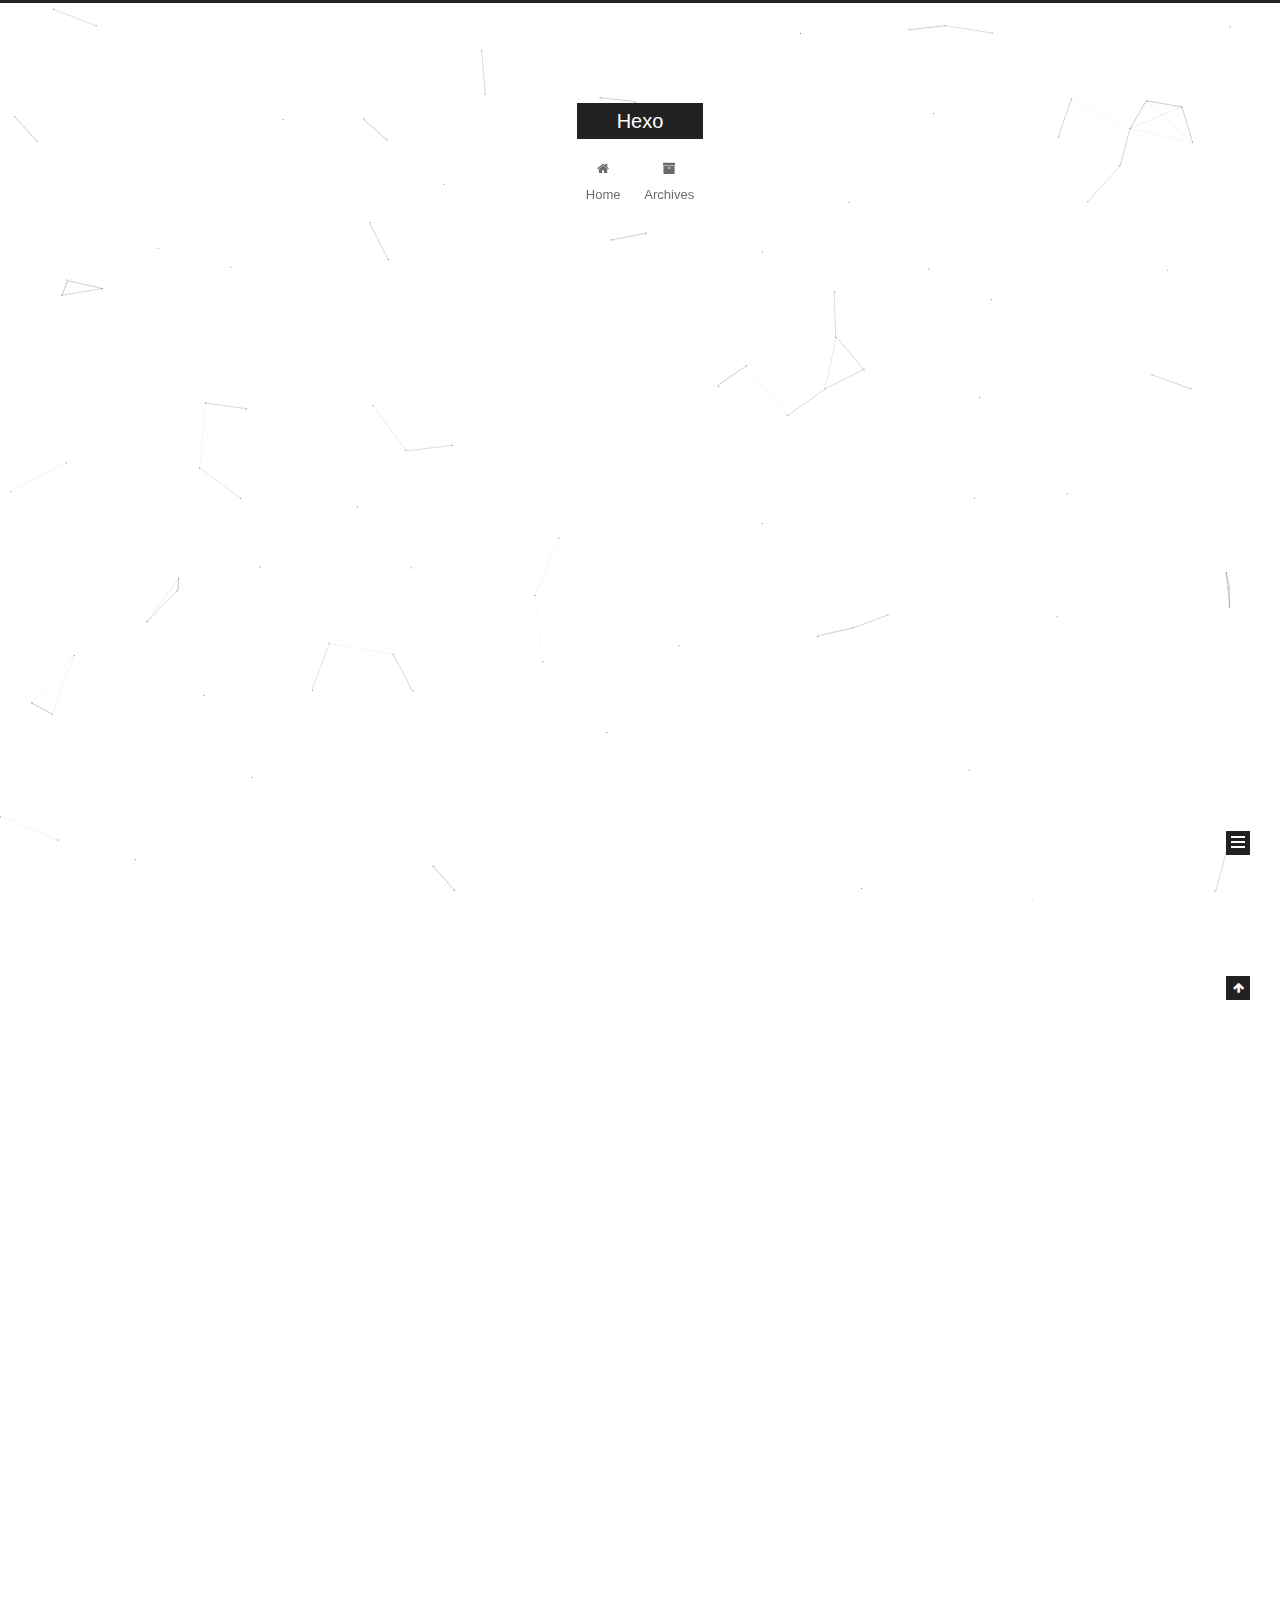
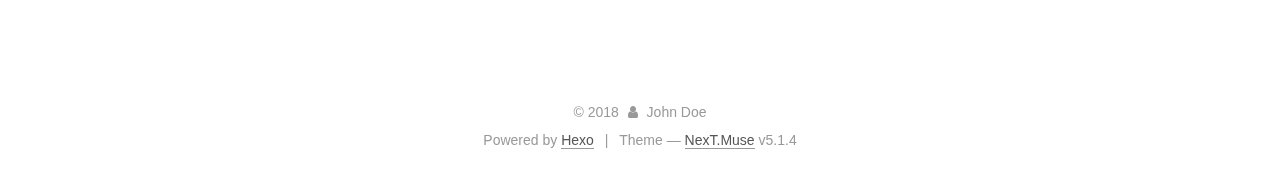
==== commit 70e6aaa4: "Site updated: 2018-08-01 09:16:35" ====
--- a/index.html
+++ b/index.html
@@ -1,80 +1,306 @@
 <!DOCTYPE html>
-<html>
+
+
+
+  
+
+
+<html class="theme-next muse use-motion" lang="">
 <head>
-  <meta charset="utf-8">
-  
-
-  
-  <title>Hexo</title>
-  <meta name="viewport" content="width=device-width, initial-scale=1, maximum-scale=1">
-  <meta property="og:type" content="website">
+  <meta charset="UTF-8"/>
+<meta http-equiv="X-UA-Compatible" content="IE=edge" />
+<meta name="viewport" content="width=device-width, initial-scale=1, maximum-scale=1"/>
+<meta name="theme-color" content="#222">
+
+
+
+
+
+
+
+
+
+<meta http-equiv="Cache-Control" content="no-transform" />
+<meta http-equiv="Cache-Control" content="no-siteapp" />
+
+
+
+
+
+
+
+
+
+
+
+
+
+
+
+
+  
+  
+  <link href="/lib/fancybox/source/jquery.fancybox.css?v=2.1.5" rel="stylesheet" type="text/css" />
+
+
+
+
+
+
+
+<link href="/lib/font-awesome/css/font-awesome.min.css?v=4.6.2" rel="stylesheet" type="text/css" />
+
+<link href="/css/main.css?v=5.1.4" rel="stylesheet" type="text/css" />
+
+
+  <link rel="apple-touch-icon" sizes="180x180" href="/images/apple-touch-icon-next.png?v=5.1.4">
+
+
+  <link rel="icon" type="image/png" sizes="32x32" href="/images/favicon-32x32-next.png?v=5.1.4">
+
+
+  <link rel="icon" type="image/png" sizes="16x16" href="/images/favicon-16x16-next.png?v=5.1.4">
+
+
+  <link rel="mask-icon" href="/images/logo.svg?v=5.1.4" color="#222">
+
+
+
+
+
+  <meta name="keywords" content="Hexo, NexT" />
+
+
+
+
+
+
+
+
+
+
+<meta property="og:type" content="website">
 <meta property="og:title" content="Hexo">
 <meta property="og:url" content="http://yoursite.com/index.html">
 <meta property="og:site_name" content="Hexo">
 <meta property="og:locale" content="default">
 <meta name="twitter:card" content="summary">
 <meta name="twitter:title" content="Hexo">
-  
-    <link rel="alternate" href="/atom.xml" title="Hexo" type="application/atom+xml">
-  
-  
-    <link rel="icon" href="/favicon.png">
-  
-  
-    <link href="//fonts.googleapis.com/css?family=Source+Code+Pro" rel="stylesheet" type="text/css">
-  
-  <link rel="stylesheet" href="/css/style.css">
+
+
+
+<script type="text/javascript" id="hexo.configurations">
+  var NexT = window.NexT || {};
+  var CONFIG = {
+    root: '/',
+    scheme: 'Muse',
+    version: '5.1.4',
+    sidebar: {"position":"left","display":"post","offset":12,"b2t":false,"scrollpercent":false,"onmobile":false},
+    fancybox: true,
+    tabs: true,
+    motion: {"enable":true,"async":false,"transition":{"post_block":"fadeIn","post_header":"slideDownIn","post_body":"slideDownIn","coll_header":"slideLeftIn","sidebar":"slideUpIn"}},
+    duoshuo: {
+      userId: '0',
+      author: 'Author'
+    },
+    algolia: {
+      applicationID: '',
+      apiKey: '',
+      indexName: '',
+      hits: {"per_page":10},
+      labels: {"input_placeholder":"Search for Posts","hits_empty":"We didn't find any results for the search: ${query}","hits_stats":"${hits} results found in ${time} ms"}
+    }
+  };
+</script>
+
+
+
+  <link rel="canonical" href="http://yoursite.com/"/>
+
+
+
+
+
+  <title>Hexo</title>
+  
+
+
+
+
+
+
+
+
 </head>
 
-<body>
-  <div id="container">
-    <div id="wrap">
-      <header id="header">
-  <div id="banner"></div>
-  <div id="header-outer" class="outer">
-    <div id="header-title" class="inner">
-      <h1 id="logo-wrap">
-        <a href="/" id="logo">Hexo</a>
-      </h1>
-      
+<body itemscope itemtype="http://schema.org/WebPage" lang="default">
+
+  
+  
+    
+  
+
+  <div class="container sidebar-position-left 
+  page-home">
+    <div class="headband"></div>
+
+    <header id="header" class="header" itemscope itemtype="http://schema.org/WPHeader">
+      <div class="header-inner"><div class="site-brand-wrapper">
+  <div class="site-meta ">
+    
+
+    <div class="custom-logo-site-title">
+      <a href="/"  class="brand" rel="start">
+        <span class="logo-line-before"><i></i></span>
+        <span class="site-title">Hexo</span>
+        <span class="logo-line-after"><i></i></span>
+      </a>
     </div>
-    <div id="header-inner" class="inner">
-      <nav id="main-nav">
-        <a id="main-nav-toggle" class="nav-icon"></a>
-        
-          <a class="main-nav-link" href="/">Home</a>
-        
-          <a class="main-nav-link" href="/archives">Archives</a>
-        
-      </nav>
-      <nav id="sub-nav">
-        
-          <a id="nav-rss-link" class="nav-icon" href="/atom.xml" title="RSS Feed"></a>
-        
-        <a id="nav-search-btn" class="nav-icon" title="Search"></a>
-      </nav>
-      <div id="search-form-wrap">
-        <form action="//google.com/search" method="get" accept-charset="UTF-8" class="search-form"><input type="search" name="q" class="search-form-input" placeholder="Search"><button type="submit" class="search-form-submit">&#xF002;</button><input type="hidden" name="sitesearch" value="http://yoursite.com"></form>
-      </div>
-    </div>
+      
+        <p class="site-subtitle"></p>
+      
   </div>
-</header>
-      <div class="outer">
-        <section id="main">
-  
-    <article id="post-Tues" class="article article-type-post" itemscope itemprop="blogPost">
-  <div class="article-meta">
-    <a href="/2018/08/01/Tues/" class="article-date">
-  <time datetime="2018-08-01T00:29:01.757Z" itemprop="datePublished">2018-08-01</time>
-</a>
-    
+
+  <div class="site-nav-toggle">
+    <button>
+      <span class="btn-bar"></span>
+      <span class="btn-bar"></span>
+      <span class="btn-bar"></span>
+    </button>
   </div>
-  <div class="article-inner">
-    
-    
-    <div class="article-entry" itemprop="articleBody">
-      
-        <p>#周二作业#</p>
+</div>
+
+<nav class="site-nav">
+  
+
+  
+    <ul id="menu" class="menu">
+      
+        
+        <li class="menu-item menu-item-home">
+          <a href="/" rel="section">
+            
+              <i class="menu-item-icon fa fa-fw fa-home"></i> <br />
+            
+            Home
+          </a>
+        </li>
+      
+        
+        <li class="menu-item menu-item-archives">
+          <a href="/archives/" rel="section">
+            
+              <i class="menu-item-icon fa fa-fw fa-archive"></i> <br />
+            
+            Archives
+          </a>
+        </li>
+      
+
+      
+    </ul>
+  
+
+  
+</nav>
+
+
+
+ </div>
+    </header>
+
+    <main id="main" class="main">
+      <div class="main-inner">
+        <div class="content-wrap">
+          <div id="content" class="content">
+            
+  <section id="posts" class="posts-expand">
+    
+      
+
+  
+
+  
+  
+  
+
+  <article class="post post-type-normal" itemscope itemtype="http://schema.org/Article">
+  
+  
+  
+  <div class="post-block">
+    <link itemprop="mainEntityOfPage" href="http://yoursite.com/2018/08/01/Tues/">
+
+    <span hidden itemprop="author" itemscope itemtype="http://schema.org/Person">
+      <meta itemprop="name" content="John Doe">
+      <meta itemprop="description" content="">
+      <meta itemprop="image" content="/images/avatar.gif">
+    </span>
+
+    <span hidden itemprop="publisher" itemscope itemtype="http://schema.org/Organization">
+      <meta itemprop="name" content="Hexo">
+    </span>
+
+    
+      <header class="post-header">
+
+        
+        
+          <h1 class="post-title" itemprop="name headline">
+                
+                <a class="post-title-link" href="/2018/08/01/Tues/" itemprop="url">Untitled</a></h1>
+        
+
+        <div class="post-meta">
+          <span class="post-time">
+            
+              <span class="post-meta-item-icon">
+                <i class="fa fa-calendar-o"></i>
+              </span>
+              
+                <span class="post-meta-item-text">Posted on</span>
+              
+              <time title="Post created" itemprop="dateCreated datePublished" datetime="2018-08-01T08:29:01+08:00">
+                2018-08-01
+              </time>
+            
+
+            
+
+            
+          </span>
+
+          
+
+          
+            
+          
+
+          
+          
+
+          
+
+          
+
+          
+
+        </div>
+      </header>
+    
+
+    
+    
+    
+    <div class="post-body" itemprop="articleBody">
+
+      
+      
+
+      
+        
+          
+            <p>#周二作业#</p>
 <hr>
 <p><strong>敏感词和谐程序</strong></p>
 <p>要求：</p>
@@ -104,131 +330,433 @@
 <p><strong>3.代码</strong></p>
 <p><img src="https://i.imgur.com/sTZoNbp.jpg" alt=""></p>
 
+          
+        
       
     </div>
-    <footer class="article-footer">
-      <a data-url="http://yoursite.com/2018/08/01/Tues/" data-id="cjkae8r7800008wu3cp90rp99" class="article-share-link">Share</a>
-      
+    
+    
+    
+
+    
+
+    
+
+    
+
+    <footer class="post-footer">
+      
+
+      
+
+      
+
+      
+      
+        <div class="post-eof"></div>
       
     </footer>
   </div>
   
-</article>
-
-
-  
-    <article id="post-postHello-Hexo" class="article article-type-post" itemscope itemprop="blogPost">
-  <div class="article-meta">
-    <a href="/2018/08/01/postHello-Hexo/" class="article-date">
-  <time datetime="2018-08-01T00:26:03.000Z" itemprop="datePublished">2018-08-01</time>
-</a>
-    
-  </div>
-  <div class="article-inner">
-    
-    
-      <header class="article-header">
-        
-  
-    <h1 itemprop="name">
-      <a class="article-title" href="/2018/08/01/postHello-Hexo/">Hello,Hexo!</a>
-    </h1>
-  
-
+  
+  
+  </article>
+
+
+    
+      
+
+  
+
+  
+  
+  
+
+  <article class="post post-type-normal" itemscope itemtype="http://schema.org/Article">
+  
+  
+  
+  <div class="post-block">
+    <link itemprop="mainEntityOfPage" href="http://yoursite.com/2018/08/01/postHello-Hexo/">
+
+    <span hidden itemprop="author" itemscope itemtype="http://schema.org/Person">
+      <meta itemprop="name" content="John Doe">
+      <meta itemprop="description" content="">
+      <meta itemprop="image" content="/images/avatar.gif">
+    </span>
+
+    <span hidden itemprop="publisher" itemscope itemtype="http://schema.org/Organization">
+      <meta itemprop="name" content="Hexo">
+    </span>
+
+    
+      <header class="post-header">
+
+        
+        
+          <h1 class="post-title" itemprop="name headline">
+                
+                <a class="post-title-link" href="/2018/08/01/postHello-Hexo/" itemprop="url">Hello,Hexo!</a></h1>
+        
+
+        <div class="post-meta">
+          <span class="post-time">
+            
+              <span class="post-meta-item-icon">
+                <i class="fa fa-calendar-o"></i>
+              </span>
+              
+                <span class="post-meta-item-text">Posted on</span>
+              
+              <time title="Post created" itemprop="dateCreated datePublished" datetime="2018-08-01T08:26:03+08:00">
+                2018-08-01
+              </time>
+            
+
+            
+
+            
+          </span>
+
+          
+
+          
+            
+          
+
+          
+          
+
+          
+
+          
+
+          
+
+        </div>
       </header>
     
-    <div class="article-entry" itemprop="articleBody">
-      
+
+    
+    
+    
+    <div class="post-body" itemprop="articleBody">
+
+      
+      
+
+      
+        
+          
+            
+          
         
       
     </div>
-    <footer class="article-footer">
-      <a data-url="http://yoursite.com/2018/08/01/postHello-Hexo/" data-id="cjkae794z0000f0u3ue6u6go6" class="article-share-link">Share</a>
-      
+    
+    
+    
+
+    
+
+    
+
+    
+
+    <footer class="post-footer">
+      
+
+      
+
+      
+
+      
+      
+        <div class="post-eof"></div>
       
     </footer>
   </div>
   
-</article>
-
-
-  
-
-
-</section>
-        
-          <aside id="sidebar">
-  
-    
-
-  
-    
-
-  
-    
-  
-    
-  <div class="widget-wrap">
-    <h3 class="widget-title">Archives</h3>
-    <div class="widget">
-      <ul class="archive-list"><li class="archive-list-item"><a class="archive-list-link" href="/archives/2018/08/">August 2018</a></li></ul>
+  
+  
+  </article>
+
+
+    
+  </section>
+
+  
+
+
+          </div>
+          
+
+
+          
+
+        </div>
+        
+          
+  
+  <div class="sidebar-toggle">
+    <div class="sidebar-toggle-line-wrap">
+      <span class="sidebar-toggle-line sidebar-toggle-line-first"></span>
+      <span class="sidebar-toggle-line sidebar-toggle-line-middle"></span>
+      <span class="sidebar-toggle-line sidebar-toggle-line-last"></span>
     </div>
   </div>
 
-
-  
-    
-  <div class="widget-wrap">
-    <h3 class="widget-title">Recent Posts</h3>
-    <div class="widget">
-      <ul>
-        
-          <li>
-            <a href="/2018/08/01/Tues/">(no title)</a>
-          </li>
-        
-          <li>
-            <a href="/2018/08/01/postHello-Hexo/">Hello,Hexo!</a>
-          </li>
-        
-      </ul>
+  <aside id="sidebar" class="sidebar">
+    
+    <div class="sidebar-inner">
+
+      
+
+      
+
+      <section class="site-overview-wrap sidebar-panel sidebar-panel-active">
+        <div class="site-overview">
+          <div class="site-author motion-element" itemprop="author" itemscope itemtype="http://schema.org/Person">
+            
+              <p class="site-author-name" itemprop="name">John Doe</p>
+              <p class="site-description motion-element" itemprop="description"></p>
+          </div>
+
+          <nav class="site-state motion-element">
+
+            
+              <div class="site-state-item site-state-posts">
+              
+                <a href="/archives/">
+              
+                  <span class="site-state-item-count">2</span>
+                  <span class="site-state-item-name">posts</span>
+                </a>
+              </div>
+            
+
+            
+
+            
+
+          </nav>
+
+          
+
+          
+
+          
+          
+
+          
+          
+
+          
+
+        </div>
+      </section>
+
+      
+
+      
+
     </div>
+  </aside>
+
+
+        
+      </div>
+    </main>
+
+    <footer id="footer" class="footer">
+      <div class="footer-inner">
+        <div class="copyright">&copy; <span itemprop="copyrightYear">2018</span>
+  <span class="with-love">
+    <i class="fa fa-user"></i>
+  </span>
+  <span class="author" itemprop="copyrightHolder">John Doe</span>
+
+  
+</div>
+
+
+  <div class="powered-by">Powered by <a class="theme-link" target="_blank" href="https://hexo.io">Hexo</a></div>
+
+
+
+  <span class="post-meta-divider">|</span>
+
+
+
+  <div class="theme-info">Theme &mdash; <a class="theme-link" target="_blank" href="https://github.com/iissnan/hexo-theme-next">NexT.Muse</a> v5.1.4</div>
+
+
+
+
+        
+
+
+
+
+
+
+
+        
+      </div>
+    </footer>
+
+    
+      <div class="back-to-top">
+        <i class="fa fa-arrow-up"></i>
+        
+      </div>
+    
+
+    
+
   </div>
 
   
-</aside>
-        
-      </div>
-      <footer id="footer">
-  
-  <div class="outer">
-    <div id="footer-info" class="inner">
-      &copy; 2018 John Doe<br>
-      Powered by <a href="http://hexo.io/" target="_blank">Hexo</a>
-    </div>
-  </div>
-</footer>
-    </div>
-    <nav id="mobile-nav">
-  
-    <a href="/" class="mobile-nav-link">Home</a>
-  
-    <a href="/archives" class="mobile-nav-link">Archives</a>
-  
-</nav>
-    
-
-<script src="//ajax.googleapis.com/ajax/libs/jquery/2.0.3/jquery.min.js"></script>
-
-
-  <link rel="stylesheet" href="/fancybox/jquery.fancybox.css">
-  <script src="/fancybox/jquery.fancybox.pack.js"></script>
-
-
-<script src="/js/script.js"></script>
-
-
-
-  </div>
+
+<script type="text/javascript">
+  if (Object.prototype.toString.call(window.Promise) !== '[object Function]') {
+    window.Promise = null;
+  }
+</script>
+
+
+
+
+
+
+
+
+
+  
+
+
+  
+
+
+
+
+
+
+
+
+
+
+
+  
+  
+    <script type="text/javascript" src="/lib/jquery/index.js?v=2.1.3"></script>
+  
+
+  
+  
+    <script type="text/javascript" src="/lib/fastclick/lib/fastclick.min.js?v=1.0.6"></script>
+  
+
+  
+  
+    <script type="text/javascript" src="/lib/jquery_lazyload/jquery.lazyload.js?v=1.9.7"></script>
+  
+
+  
+  
+    <script type="text/javascript" src="/lib/velocity/velocity.min.js?v=1.2.1"></script>
+  
+
+  
+  
+    <script type="text/javascript" src="/lib/velocity/velocity.ui.min.js?v=1.2.1"></script>
+  
+
+  
+  
+    <script type="text/javascript" src="/lib/fancybox/source/jquery.fancybox.pack.js?v=2.1.5"></script>
+  
+
+  
+  
+    <script type="text/javascript" src="/lib/canvas-nest/canvas-nest.min.js"></script>
+  
+
+
+  
+
+
+  <script type="text/javascript" src="/js/src/utils.js?v=5.1.4"></script>
+
+  <script type="text/javascript" src="/js/src/motion.js?v=5.1.4"></script>
+
+
+
+  
+  
+
+  
+
+  
+
+
+  <script type="text/javascript" src="/js/src/bootstrap.js?v=5.1.4"></script>
+
+
+
+  
+
+
+  
+
+
+
+
+	
+
+
+
+
+
+  
+
+
+
+
+
+  
+
+
+
+
+
+
+
+
+
+
+
+
+  
+
+
+
+
+
+  
+
+  
+
+  
+
+  
+  
+
+  
+
+  
+
+  
+
 </body>
-</html>+</html>
--- a/css/main.css
+++ b/css/main.css
@@ -0,0 +1,2662 @@
+/* normalize.css v3.0.2 | MIT License | git.io/normalize */
+html {
+  font-family: sans-serif; /* 1 */
+  -ms-text-size-adjust: 100%; /* 2 */
+  -webkit-text-size-adjust: 100%; /* 2 */
+}
+body {
+  margin: 0;
+}
+article,
+aside,
+details,
+figcaption,
+figure,
+footer,
+header,
+hgroup,
+main,
+menu,
+nav,
+section,
+summary {
+  display: block;
+}
+audio,
+canvas,
+progress,
+video {
+  display: inline-block; /* 1 */
+  vertical-align: baseline; /* 2 */
+}
+audio:not([controls]) {
+  display: none;
+  height: 0;
+}
+[hidden],
+template {
+  display: none;
+}
+a {
+  background-color: transparent;
+}
+a:active,
+a:hover {
+  outline: 0;
+}
+abbr[title] {
+  border-bottom: 1px dotted;
+}
+b,
+strong {
+  font-weight: bold;
+}
+dfn {
+  font-style: italic;
+}
+h1 {
+  font-size: 2em;
+  margin: 0.67em 0;
+}
+mark {
+  background: #ff0;
+  color: #000;
+}
+small {
+  font-size: 80%;
+}
+sub,
+sup {
+  font-size: 75%;
+  line-height: 0;
+  position: relative;
+  vertical-align: baseline;
+}
+sup {
+  top: -0.5em;
+}
+sub {
+  bottom: -0.25em;
+}
+img {
+  border: 0;
+}
+svg:not(:root) {
+  overflow: hidden;
+}
+figure {
+  margin: 1em 40px;
+}
+hr {
+  -moz-box-sizing: content-box;
+  box-sizing: content-box;
+  height: 0;
+}
+pre {
+  overflow: auto;
+}
+code,
+kbd,
+pre,
+samp {
+  font-family: monospace, monospace;
+  font-size: 1em;
+}
+button,
+input,
+optgroup,
+select,
+textarea {
+  color: inherit; /* 1 */
+  font: inherit; /* 2 */
+  margin: 0; /* 3 */
+}
+button {
+  overflow: visible;
+}
+button,
+select {
+  text-transform: none;
+}
+button,
+html input[type="button"],
+input[type="reset"],
+input[type="submit"] {
+  -webkit-appearance: button; /* 2 */
+  cursor: pointer; /* 3 */
+}
+button[disabled],
+html input[disabled] {
+  cursor: default;
+}
+button::-moz-focus-inner,
+input::-moz-focus-inner {
+  border: 0;
+  padding: 0;
+}
+input {
+  line-height: normal;
+}
+input[type="checkbox"],
+input[type="radio"] {
+  box-sizing: border-box; /* 1 */
+  padding: 0; /* 2 */
+}
+input[type="number"]::-webkit-inner-spin-button,
+input[type="number"]::-webkit-outer-spin-button {
+  height: auto;
+}
+input[type="search"] {
+  -webkit-appearance: textfield; /* 1 */
+  -moz-box-sizing: content-box;
+  -webkit-box-sizing: content-box; /* 2 */
+  box-sizing: content-box;
+}
+input[type="search"]::-webkit-search-cancel-button,
+input[type="search"]::-webkit-search-decoration {
+  -webkit-appearance: none;
+}
+fieldset {
+  border: 1px solid #c0c0c0;
+  margin: 0 2px;
+  padding: 0.35em 0.625em 0.75em;
+}
+legend {
+  border: 0; /* 1 */
+  padding: 0; /* 2 */
+}
+textarea {
+  overflow: auto;
+}
+optgroup {
+  font-weight: bold;
+}
+table {
+  border-collapse: collapse;
+  border-spacing: 0;
+}
+td,
+th {
+  padding: 0;
+}
+::selection {
+  background: #262a30;
+  color: #fff;
+}
+body {
+  position: relative;
+  font-family: 'Lato', "PingFang SC", "Microsoft YaHei", sans-serif;
+  font-size: 14px;
+  line-height: 2;
+  color: #555;
+  background: #fff;
+}
+@media (max-width: 767px) {
+  body {
+    padding-right: 0 !important;
+  }
+}
+@media (min-width: 768px) and (max-width: 991px) {
+  body {
+    padding-right: 0 !important;
+  }
+}
+@media (min-width: 1600px) {
+  body {
+    font-size: 16px;
+  }
+}
+h1,
+h2,
+h3,
+h4,
+h5,
+h6 {
+  margin: 0;
+  padding: 0;
+  font-weight: bold;
+  line-height: 1.5;
+  font-family: 'Lato', "PingFang SC", "Microsoft YaHei", sans-serif;
+}
+h2,
+h3,
+h4,
+h5,
+h6 {
+  margin: 20px 0 15px;
+}
+h1 {
+  font-size: 22px;
+}
+@media (max-width: 767px) {
+  h1 {
+    font-size: 18px;
+  }
+}
+h2 {
+  font-size: 20px;
+}
+@media (max-width: 767px) {
+  h2 {
+    font-size: 16px;
+  }
+}
+h3 {
+  font-size: 18px;
+}
+@media (max-width: 767px) {
+  h3 {
+    font-size: 14px;
+  }
+}
+h4 {
+  font-size: 16px;
+}
+@media (max-width: 767px) {
+  h4 {
+    font-size: 12px;
+  }
+}
+h5 {
+  font-size: 14px;
+}
+@media (max-width: 767px) {
+  h5 {
+    font-size: 10px;
+  }
+}
+h6 {
+  font-size: 12px;
+}
+@media (max-width: 767px) {
+  h6 {
+    font-size: 8px;
+  }
+}
+p {
+  margin: 0 0 20px 0;
+}
+a {
+  color: #555;
+  text-decoration: none;
+  outline: none;
+  border-bottom: 1px solid #999;
+  word-wrap: break-word;
+}
+a:hover {
+  color: #222;
+  border-bottom-color: #222;
+}
+blockquote {
+  margin: 0;
+  padding: 0;
+}
+img {
+  display: block;
+  margin: auto;
+  max-width: 100%;
+  height: auto;
+}
+hr {
+  margin: 40px 0;
+  height: 3px;
+  border: none;
+  background-color: #ddd;
+  background-image: repeating-linear-gradient(-45deg, #fff, #fff 4px, transparent 4px, transparent 8px);
+}
+blockquote {
+  padding: 0 15px;
+  color: #666;
+  border-left: 4px solid #ddd;
+}
+blockquote cite::before {
+  content: "-";
+  padding: 0 5px;
+}
+dt {
+  font-weight: 700;
+}
+dd {
+  margin: 0;
+  padding: 0;
+}
+kbd {
+  border: 1px solid #ccc;
+  border-radius: 0.2em;
+  box-shadow: 0.1em 0.1em 0.2em rgba(0,0,0,0.1);
+  background-color: #f9f9f9;
+  font-family: inherit;
+  background-image: -webkit-linear-gradient(top, #eee, #fff, #eee);
+  padding: 0.1em 0.3em;
+  white-space: nowrap;
+}
+.text-left {
+  text-align: left;
+}
+.text-center {
+  text-align: center;
+}
+.text-right {
+  text-align: right;
+}
+.text-justify {
+  text-align: justify;
+}
+.text-nowrap {
+  white-space: nowrap;
+}
+.text-lowercase {
+  text-transform: lowercase;
+}
+.text-uppercase {
+  text-transform: uppercase;
+}
+.text-capitalize {
+  text-transform: capitalize;
+}
+.center-block {
+  display: block;
+  margin-left: auto;
+  margin-right: auto;
+}
+.clearfix:before,
+.clearfix:after {
+  content: " ";
+  display: table;
+}
+.clearfix:after {
+  clear: both;
+}
+.pullquote {
+  width: 45%;
+}
+.pullquote.left {
+  float: left;
+  margin-left: 5px;
+  margin-right: 10px;
+}
+.pullquote.right {
+  float: right;
+  margin-left: 10px;
+  margin-right: 5px;
+}
+.affix.affix.affix {
+  position: fixed;
+}
+.translation {
+  margin-top: -20px;
+  font-size: 14px;
+  color: #999;
+}
+.scrollbar-measure {
+  width: 100px;
+  height: 100px;
+  overflow: scroll;
+  position: absolute;
+  top: -9999px;
+}
+.use-motion .motion-element {
+  opacity: 0;
+}
+table {
+  margin: 20px 0;
+  width: 100%;
+  border-collapse: collapse;
+  border-spacing: 0;
+  border: 1px solid #ddd;
+  font-size: 14px;
+  table-layout: fixed;
+  word-wrap: break-all;
+}
+table>tbody>tr:nth-of-type(odd) {
+  background-color: #f9f9f9;
+}
+table>tbody>tr:hover {
+  background-color: #f5f5f5;
+}
+caption,
+th,
+td {
+  padding: 8px;
+  text-align: left;
+  vertical-align: middle;
+  font-weight: normal;
+}
+th,
+td {
+  border-bottom: 3px solid #ddd;
+  border-right: 1px solid #eee;
+}
+th {
+  padding-bottom: 10px;
+  font-weight: 700;
+}
+td {
+  border-bottom-width: 1px;
+}
+html,
+body {
+  height: 100%;
+}
+.container {
+  position: relative;
+  min-height: 100%;
+}
+.header-inner {
+  margin: 0 auto;
+  padding: 100px 0 70px;
+  width: 700px;
+}
+@media (min-width: 1600px) {
+  .container .header-inner {
+    width: 900px;
+  }
+}
+.main {
+  padding-bottom: 150px;
+}
+.main-inner {
+  margin: 0 auto;
+  width: 700px;
+}
+@media (min-width: 1600px) {
+  .container .main-inner {
+    width: 900px;
+  }
+}
+.footer {
+  position: absolute;
+  left: 0;
+  bottom: 0;
+  width: 100%;
+  min-height: 50px;
+}
+.footer-inner {
+  box-sizing: border-box;
+  margin: 20px auto;
+  width: 700px;
+}
+@media (min-width: 1600px) {
+  .container .footer-inner {
+    width: 900px;
+  }
+}
+pre,
+.highlight {
+  overflow: auto;
+  margin: 20px 0;
+  padding: 0;
+  font-size: 13px;
+  color: #4d4d4c;
+  background: #f7f7f7;
+  line-height: 1.6;
+}
+pre,
+code {
+  font-family: consolas, Menlo, "PingFang SC", "Microsoft YaHei", monospace;
+}
+code {
+  padding: 2px 4px;
+  word-wrap: break-word;
+  color: #555;
+  background: #eee;
+  border-radius: 3px;
+  font-size: 13px;
+}
+pre {
+  padding: 10px;
+}
+pre code {
+  padding: 0;
+  color: #4d4d4c;
+  background: none;
+  text-shadow: none;
+}
+.highlight {
+  border-radius: 1px;
+}
+.highlight pre {
+  border: none;
+  margin: 0;
+  padding: 10px 0;
+}
+.highlight table {
+  margin: 0;
+  width: auto;
+  border: none;
+}
+.highlight td {
+  border: none;
+  padding: 0;
+}
+.highlight figcaption {
+  font-size: 1em;
+  color: #4d4d4c;
+  line-height: 1em;
+  margin-bottom: 1em;
+}
+.highlight figcaption:before,
+.highlight figcaption:after {
+  content: " ";
+  display: table;
+}
+.highlight figcaption:after {
+  clear: both;
+}
+.highlight figcaption a {
+  float: right;
+  color: #4d4d4c;
+}
+.highlight figcaption a:hover {
+  border-bottom-color: #4d4d4c;
+}
+.highlight .gutter pre {
+  padding-left: 10px;
+  padding-right: 10px;
+  color: #869194;
+  text-align: right;
+  background-color: #eff2f3;
+}
+.highlight .code pre {
+  width: 100%;
+  padding-left: 10px;
+  padding-right: 10px;
+  background-color: #f7f7f7;
+}
+.highlight .line {
+  height: 20px;
+}
+.gutter {
+  -webkit-user-select: none;
+  -moz-user-select: none;
+  -ms-user-select: none;
+  user-select: none;
+}
+.gist table {
+  width: auto;
+}
+.gist table td {
+  border: none;
+}
+pre .deletion {
+  background: #fdd;
+}
+pre .addition {
+  background: #dfd;
+}
+pre .meta {
+  color: #8959a8;
+}
+pre .comment {
+  color: #8e908c;
+}
+pre .variable,
+pre .attribute,
+pre .tag,
+pre .regexp,
+pre .ruby .constant,
+pre .xml .tag .title,
+pre .xml .pi,
+pre .xml .doctype,
+pre .html .doctype,
+pre .css .id,
+pre .css .class,
+pre .css .pseudo {
+  color: #c82829;
+}
+pre .number,
+pre .preprocessor,
+pre .built_in,
+pre .literal,
+pre .params,
+pre .constant,
+pre .command {
+  color: #f5871f;
+}
+pre .ruby .class .title,
+pre .css .rules .attribute,
+pre .string,
+pre .value,
+pre .inheritance,
+pre .header,
+pre .ruby .symbol,
+pre .xml .cdata,
+pre .special,
+pre .number,
+pre .formula {
+  color: #718c00;
+}
+pre .title,
+pre .css .hexcolor {
+  color: #3e999f;
+}
+pre .function,
+pre .python .decorator,
+pre .python .title,
+pre .ruby .function .title,
+pre .ruby .title .keyword,
+pre .perl .sub,
+pre .javascript .title,
+pre .coffeescript .title {
+  color: #4271ae;
+}
+pre .keyword,
+pre .javascript .function {
+  color: #8959a8;
+}
+.full-image.full-image.full-image.full-image {
+  border: none;
+  max-width: 100%;
+  width: auto;
+  margin: 20px auto 25px;
+}
+@media (min-width: 992px) {
+  .full-image.full-image.full-image.full-image {
+    max-width: none;
+    width: 110%;
+    margin: 25px -5%;
+  }
+}
+.blockquote-center,
+.page-home .post-type-quote blockquote,
+.page-post-detail .post-type-quote blockquote {
+  position: relative;
+  margin: 40px 0;
+  padding: 0;
+  border-left: none;
+  text-align: center;
+}
+.blockquote-center::before,
+.page-home .post-type-quote blockquote::before,
+.page-post-detail .post-type-quote blockquote::before,
+.blockquote-center::after,
+.page-home .post-type-quote blockquote::after,
+.page-post-detail .post-type-quote blockquote::after {
+  position: absolute;
+  content: ' ';
+  display: block;
+  width: 100%;
+  height: 24px;
+  opacity: 0.2;
+  background-repeat: no-repeat;
+  background-position: 0 -6px;
+  background-size: 22px 22px;
+}
+.blockquote-center::before,
+.page-home .post-type-quote blockquote::before,
+.page-post-detail .post-type-quote blockquote::before {
+  top: -20px;
+  background-image: url("../images/quote-l.svg");
+  border-top: 1px solid #ccc;
+}
+.blockquote-center::after,
+.page-home .post-type-quote blockquote::after,
+.page-post-detail .post-type-quote blockquote::after {
+  bottom: -20px;
+  background-image: url("../images/quote-r.svg");
+  border-bottom: 1px solid #ccc;
+  background-position: 100% 8px;
+}
+.blockquote-center p,
+.page-home .post-type-quote blockquote p,
+.page-post-detail .post-type-quote blockquote p,
+.blockquote-center div,
+.page-home .post-type-quote blockquote div,
+.page-post-detail .post-type-quote blockquote div {
+  text-align: center;
+}
+.post .post-body .group-picture img {
+  box-sizing: border-box;
+  padding: 0 3px;
+  border: none;
+}
+.post .group-picture-row {
+  overflow: hidden;
+  margin-top: 6px;
+}
+.post .group-picture-row:first-child {
+  margin-top: 0;
+}
+.post .group-picture-column {
+  float: left;
+}
+.page-post-detail .post-body .group-picture-column {
+  float: none;
+  margin-top: 10px;
+  width: auto !important;
+}
+.page-post-detail .post-body .group-picture-column img {
+  margin: 0 auto;
+}
+.page-archive .group-picture-container {
+  overflow: hidden;
+}
+.page-archive .group-picture-row {
+  float: left;
+}
+.page-archive .group-picture-row:first-child {
+  margin-top: 6px;
+}
+.page-archive .group-picture-column {
+  max-width: 150px;
+  max-height: 150px;
+}
+.post-body .note {
+  position: relative;
+  padding: 15px;
+  margin-bottom: 20px;
+  border: 1px solid #eee;
+  border-left-width: 5px;
+  border-radius: 3px;
+}
+.post-body .note h2,
+.post-body .note h3,
+.post-body .note h4,
+.post-body .note h5,
+.post-body .note h6 {
+  margin-top: 0;
+  margin-bottom: 0;
+  border-bottom: initial;
+  padding-top: 0 !important;
+}
+.post-body .note p:first-child,
+.post-body .note ul:first-child,
+.post-body .note ol:first-child,
+.post-body .note table:first-child,
+.post-body .note pre:first-child,
+.post-body .note blockquote:first-child {
+  margin-top: 0;
+}
+.post-body .note p:last-child,
+.post-body .note ul:last-child,
+.post-body .note ol:last-child,
+.post-body .note table:last-child,
+.post-body .note pre:last-child,
+.post-body .note blockquote:last-child {
+  margin-bottom: 0;
+}
+.post-body .note.default {
+  border-left-color: #777;
+}
+.post-body .note.default h2,
+.post-body .note.default h3,
+.post-body .note.default h4,
+.post-body .note.default h5,
+.post-body .note.default h6 {
+  color: #777;
+}
+.post-body .note.primary {
+  border-left-color: #6f42c1;
+}
+.post-body .note.primary h2,
+.post-body .note.primary h3,
+.post-body .note.primary h4,
+.post-body .note.primary h5,
+.post-body .note.primary h6 {
+  color: #6f42c1;
+}
+.post-body .note.info {
+  border-left-color: #428bca;
+}
+.post-body .note.info h2,
+.post-body .note.info h3,
+.post-body .note.info h4,
+.post-body .note.info h5,
+.post-body .note.info h6 {
+  color: #428bca;
+}
+.post-body .note.success {
+  border-left-color: #5cb85c;
+}
+.post-body .note.success h2,
+.post-body .note.success h3,
+.post-body .note.success h4,
+.post-body .note.success h5,
+.post-body .note.success h6 {
+  color: #5cb85c;
+}
+.post-body .note.warning {
+  border-left-color: #f0ad4e;
+}
+.post-body .note.warning h2,
+.post-body .note.warning h3,
+.post-body .note.warning h4,
+.post-body .note.warning h5,
+.post-body .note.warning h6 {
+  color: #f0ad4e;
+}
+.post-body .note.danger {
+  border-left-color: #d9534f;
+}
+.post-body .note.danger h2,
+.post-body .note.danger h3,
+.post-body .note.danger h4,
+.post-body .note.danger h5,
+.post-body .note.danger h6 {
+  color: #d9534f;
+}
+.post-body .label {
+  display: inline;
+  padding: 0 2px;
+  white-space: nowrap;
+}
+.post-body .label.default {
+  background-color: #f0f0f0;
+}
+.post-body .label.primary {
+  background-color: #efe6f7;
+}
+.post-body .label.info {
+  background-color: #e5f2f8;
+}
+.post-body .label.success {
+  background-color: #e7f4e9;
+}
+.post-body .label.warning {
+  background-color: #fcf6e1;
+}
+.post-body .label.danger {
+  background-color: #fae8eb;
+}
+.post-body .tabs {
+  position: relative;
+  display: block;
+  margin-bottom: 20px;
+  padding-top: 10px;
+}
+.post-body .tabs ul.nav-tabs {
+  margin: 0;
+  padding: 0;
+  display: flex;
+  margin-bottom: -1px;
+}
+@media (max-width: 413px) {
+  .post-body .tabs ul.nav-tabs {
+    display: block;
+    margin-bottom: 5px;
+  }
+}
+.post-body .tabs ul.nav-tabs li.tab {
+  list-style-type: none !important;
+  margin: 0 0.25em 0 0;
+  border-top: 3px solid transparent;
+  border-left: 1px solid transparent;
+  border-right: 1px solid transparent;
+}
+@media (max-width: 413px) {
+  .post-body .tabs ul.nav-tabs li.tab {
+    margin: initial;
+    border-top: 1px solid transparent;
+    border-left: 3px solid transparent;
+    border-right: 1px solid transparent;
+    border-bottom: 1px solid transparent;
+  }
+}
+.post-body .tabs ul.nav-tabs li.tab a {
+  outline: 0;
+  border-bottom: initial;
+  display: block;
+  line-height: 1.8em;
+  padding: 0.25em 0.75em;
+  transition-duration: 0.2s;
+  transition-timing-function: ease-out;
+  transition-delay: 0s;
+}
+.post-body .tabs ul.nav-tabs li.tab a i {
+  width: 1.285714285714286em;
+}
+.post-body .tabs ul.nav-tabs li.tab.active {
+  border-top: 3px solid #fc6423;
+  border-left: 1px solid #ddd;
+  border-right: 1px solid #ddd;
+  background-color: #fff;
+}
+@media (max-width: 413px) {
+  .post-body .tabs ul.nav-tabs li.tab.active {
+    border-top: 1px solid #ddd;
+    border-left: 3px solid #fc6423;
+    border-right: 1px solid #ddd;
+    border-bottom: 1px solid #ddd;
+  }
+}
+.post-body .tabs ul.nav-tabs li.tab.active a {
+  cursor: default;
+  color: #555;
+}
+.post-body .tabs .tab-content {
+  background-color: #fff;
+}
+.post-body .tabs .tab-content .tab-pane {
+  border: 1px solid #ddd;
+  padding: 20px 20px 0 20px;
+}
+.post-body .tabs .tab-content .tab-pane:not(.active) {
+  display: none !important;
+}
+.post-body .tabs .tab-content .tab-pane.active {
+  display: block !important;
+}
+.btn {
+  display: inline-block;
+  padding: 0 20px;
+  font-size: 14px;
+  color: #fff;
+  background: #222;
+  border: 2px solid #222;
+  text-decoration: none;
+  border-radius: 0;
+  transition-property: background-color;
+  transition-duration: 0.2s;
+  transition-timing-function: ease-in-out;
+  transition-delay: 0s;
+  line-height: 2;
+}
+.btn:hover {
+  border-color: #222;
+  color: #222;
+  background: #fff;
+}
+.btn +.btn {
+  margin: 0 0 8px 8px;
+}
+.btn .fa-fw {
+  width: 1.285714285714286em;
+  text-align: left;
+}
+.btn-bar {
+  display: block;
+  width: 22px;
+  height: 2px;
+  background: #555;
+  border-radius: 1px;
+}
+.btn-bar+.btn-bar {
+  margin-top: 4px;
+}
+.pagination {
+  margin: 120px 0 40px;
+  text-align: center;
+  border-top: 1px solid #eee;
+}
+.page-number-basic,
+.pagination .prev,
+.pagination .next,
+.pagination .page-number,
+.pagination .space {
+  display: inline-block;
+  position: relative;
+  top: -1px;
+  margin: 0 10px;
+  padding: 0 11px;
+}
+@media (max-width: 767px) {
+  .page-number-basic,
+  .pagination .prev,
+  .pagination .next,
+  .pagination .page-number,
+  .pagination .space {
+    margin: 0 5px;
+  }
+}
+.pagination .prev,
+.pagination .next,
+.pagination .page-number {
+  border-bottom: 0;
+  border-top: 1px solid #eee;
+  transition-property: border-color;
+  transition-duration: 0.2s;
+  transition-timing-function: ease-in-out;
+  transition-delay: 0s;
+}
+.pagination .prev:hover,
+.pagination .next:hover,
+.pagination .page-number:hover {
+  border-top-color: #222;
+}
+.pagination .space {
+  padding: 0;
+  margin: 0;
+}
+.pagination .prev {
+  margin-left: 0;
+}
+.pagination .next {
+  margin-right: 0;
+}
+.pagination .page-number.current {
+  color: #fff;
+  background: #ccc;
+  border-top-color: #ccc;
+}
+@media (max-width: 767px) {
+  .pagination {
+    border-top: none;
+  }
+  .pagination .prev,
+  .pagination .next,
+  .pagination .page-number {
+    margin-bottom: 10px;
+    border-top: 0;
+    border-bottom: 1px solid #eee;
+    padding: 0 10px;
+  }
+  .pagination .prev:hover,
+  .pagination .next:hover,
+  .pagination .page-number:hover {
+    border-bottom-color: #222;
+  }
+}
+.comments {
+  margin: 60px 20px 0;
+}
+.tag-cloud {
+  text-align: center;
+}
+.tag-cloud a {
+  display: inline-block;
+  margin: 10px;
+}
+.back-to-top {
+  box-sizing: border-box;
+  position: fixed;
+  bottom: -100px;
+  right: 30px;
+  z-index: 1050;
+  padding: 0 6px;
+  width: 24px;
+  background: #222;
+  font-size: 12px;
+  opacity: 1;
+  color: #fff;
+  cursor: pointer;
+  text-align: center;
+  -webkit-transform: translateZ(0);
+  transition-property: bottom;
+  transition-duration: 0.2s;
+  transition-timing-function: ease-in-out;
+  transition-delay: 0s;
+}
+@media (min-width: 768px) and (max-width: 991px) {
+  .back-to-top {
+    display: none !important;
+  }
+}
+@media (max-width: 767px) {
+  .back-to-top {
+    display: none !important;
+  }
+}
+.back-to-top.back-to-top-on {
+  bottom: 19px;
+}
+.header {
+  background: transparent;
+}
+.header-inner {
+  position: relative;
+}
+.headband {
+  height: 3px;
+  background: #222;
+}
+.site-meta {
+  margin: 0;
+  text-align: center;
+}
+@media (max-width: 767px) {
+  .site-meta {
+    text-align: center;
+  }
+}
+.brand {
+  position: relative;
+  display: inline-block;
+  padding: 0 40px;
+  color: #fff;
+  background: #222;
+  border-bottom: none;
+}
+.brand:hover {
+  color: #fff;
+}
+.logo {
+  display: inline-block;
+  margin-right: 5px;
+  line-height: 36px;
+  vertical-align: top;
+}
+.site-title {
+  display: inline-block;
+  vertical-align: top;
+  line-height: 36px;
+  font-size: 20px;
+  font-weight: normal;
+  font-family: 'Lato', "PingFang SC", "Microsoft YaHei", sans-serif;
+}
+.site-subtitle {
+  margin-top: 10px;
+  font-size: 13px;
+  color: #999;
+}
+.use-motion .brand {
+  opacity: 0;
+}
+.use-motion .logo,
+.use-motion .site-title,
+.use-motion .site-subtitle {
+  opacity: 0;
+  position: relative;
+  top: -10px;
+}
+.site-nav-toggle {
+  display: none;
+  position: absolute;
+  top: 10px;
+  left: 10px;
+}
+@media (max-width: 767px) {
+  .site-nav-toggle {
+    display: block;
+  }
+}
+.site-nav-toggle button {
+  margin-top: 2px;
+  padding: 9px 10px;
+  background: transparent;
+  border: none;
+}
+@media (max-width: 767px) {
+  .site-nav {
+    display: none;
+    margin: 0 -10px;
+    padding: 0 10px;
+    clear: both;
+    border-top: 1px solid #ddd;
+  }
+}
+@media (min-width: 768px) and (max-width: 991px) {
+  .site-nav {
+    display: block !important;
+  }
+}
+@media (min-width: 992px) {
+  .site-nav {
+    display: block !important;
+  }
+}
+.menu {
+  margin-top: 20px;
+  padding-left: 0;
+  text-align: center;
+}
+.menu .menu-item {
+  display: inline-block;
+  margin: 0 10px;
+  list-style: none;
+}
+@media screen and (max-width: 767px) {
+  .menu .menu-item {
+    margin-top: 10px;
+  }
+}
+.menu .menu-item a {
+  display: block;
+  font-size: 13px;
+  line-height: inherit;
+  border-bottom: 1px solid transparent;
+  transition-property: border-color;
+  transition-duration: 0.2s;
+  transition-timing-function: ease-in-out;
+  transition-delay: 0s;
+}
+.menu .menu-item a:hover {
+  border-bottom-color: #222;
+}
+.menu .menu-item .fa {
+  margin-right: 5px;
+}
+.use-motion .menu-item {
+  opacity: 0;
+}
+.post-body {
+  font-family: 'Lato', "PingFang SC", "Microsoft YaHei", sans-serif;
+}
+@media (max-width: 767px) {
+  .post-body {
+    word-break: break-word;
+  }
+}
+.post-body .fancybox img {
+  display: block !important;
+  margin: 0 auto;
+  cursor: pointer;
+  cursor: zoom-in;
+  cursor: -webkit-zoom-in;
+}
+.post-body .image-caption,
+.post-body .figure .caption {
+  margin: -20px auto 15px;
+  text-align: center;
+  font-size: 14px;
+  color: #999;
+  font-weight: bold;
+  line-height: 1;
+}
+.post-sticky-flag {
+  display: inline-block;
+  font-size: 16px;
+  -ms-transform: rotate(30deg);
+  -webkit-transform: rotate(30deg);
+  -moz-transform: rotate(30deg);
+  -ms-transform: rotate(30deg);
+  -o-transform: rotate(30deg);
+  transform: rotate(30deg);
+}
+.use-motion .post-block,
+.use-motion .pagination,
+.use-motion .comments {
+  opacity: 0;
+}
+.use-motion .post-header {
+  opacity: 0;
+}
+.use-motion .post-body {
+  opacity: 0;
+}
+.use-motion .collection-title {
+  opacity: 0;
+}
+.posts-expand {
+  padding-top: 40px;
+}
+@media (max-width: 767px) {
+  .posts-expand {
+    margin: 0 20px;
+  }
+  .post-body pre .gutter pre {
+    padding-right: 10px;
+  }
+  .post-body .highlight {
+    margin-left: 0px;
+    margin-right: 0px;
+    padding: 0;
+  }
+  .post-body .highlight .gutter pre {
+    padding-right: 10px;
+  }
+}
+@media (min-width: 992px) {
+  .posts-expand .post-body {
+    text-align: justify;
+  }
+}
+.posts-expand .post-body h2,
+.posts-expand .post-body h3,
+.posts-expand .post-body h4,
+.posts-expand .post-body h5,
+.posts-expand .post-body h6 {
+  padding-top: 10px;
+}
+.posts-expand .post-body h2 .header-anchor,
+.posts-expand .post-body h3 .header-anchor,
+.posts-expand .post-body h4 .header-anchor,
+.posts-expand .post-body h5 .header-anchor,
+.posts-expand .post-body h6 .header-anchor {
+  float: right;
+  margin-left: 10px;
+  color: #ccc;
+  border-bottom-style: none;
+  visibility: hidden;
+}
+.posts-expand .post-body h2 .header-anchor:hover,
+.posts-expand .post-body h3 .header-anchor:hover,
+.posts-expand .post-body h4 .header-anchor:hover,
+.posts-expand .post-body h5 .header-anchor:hover,
+.posts-expand .post-body h6 .header-anchor:hover {
+  color: inherit;
+}
+.posts-expand .post-body h2:hover .header-anchor,
+.posts-expand .post-body h3:hover .header-anchor,
+.posts-expand .post-body h4:hover .header-anchor,
+.posts-expand .post-body h5:hover .header-anchor,
+.posts-expand .post-body h6:hover .header-anchor {
+  visibility: visible;
+}
+.posts-expand .post-body ul li {
+  list-style: circle;
+}
+.posts-expand .post-body img {
+  box-sizing: border-box;
+  margin: auto;
+  padding: 3px;
+  border: 1px solid #ddd;
+}
+.posts-expand .post-body .fancybox img {
+  margin: 0 auto 25px;
+}
+@media (max-width: 767px) {
+  .posts-collapse {
+    margin: 0 20px;
+  }
+  .posts-collapse .post-title,
+  .posts-collapse .post-meta {
+    display: block;
+    width: auto;
+    text-align: left;
+  }
+}
+.posts-collapse {
+  position: relative;
+  z-index: 1010;
+  margin-left: 55px;
+}
+.posts-collapse::after {
+  content: " ";
+  position: absolute;
+  top: 20px;
+  left: 0;
+  margin-left: -2px;
+  width: 4px;
+  height: 100%;
+  background: #f5f5f5;
+  z-index: -1;
+}
+@media (max-width: 767px) {
+  .posts-collapse {
+    margin: 0 20px;
+  }
+}
+.posts-collapse .collection-title {
+  position: relative;
+  margin: 60px 0;
+}
+.posts-collapse .collection-title h1,
+.posts-collapse .collection-title h2 {
+  margin-left: 20px;
+}
+.posts-collapse .collection-title small {
+  color: #bbb;
+  margin-left: 5px;
+}
+.posts-collapse .collection-title::before {
+  content: " ";
+  position: absolute;
+  left: 0;
+  top: 50%;
+  margin-left: -4px;
+  margin-top: -4px;
+  width: 8px;
+  height: 8px;
+  background: #bbb;
+  border-radius: 50%;
+}
+.posts-collapse .post {
+  margin: 30px 0;
+}
+.posts-collapse .post-header {
+  position: relative;
+  transition-duration: 0.2s;
+  transition-timing-function: ease-in-out;
+  transition-delay: 0s;
+  transition-property: border;
+  border-bottom: 1px dashed #ccc;
+}
+.posts-collapse .post-header::before {
+  content: " ";
+  position: absolute;
+  left: 0;
+  top: 12px;
+  width: 6px;
+  height: 6px;
+  margin-left: -4px;
+  background: #bbb;
+  border-radius: 50%;
+  border: 1px solid #fff;
+  transition-duration: 0.2s;
+  transition-timing-function: ease-in-out;
+  transition-delay: 0s;
+  transition-property: background;
+}
+.posts-collapse .post-header:hover {
+  border-bottom-color: #666;
+}
+.posts-collapse .post-header:hover::before {
+  background: #222;
+}
+.posts-collapse .post-meta {
+  position: absolute;
+  font-size: 12px;
+  left: 20px;
+  top: 5px;
+}
+.posts-collapse .post-comments-count {
+  display: none;
+}
+.posts-collapse .post-title {
+  margin-left: 60px;
+  font-size: 16px;
+  font-weight: normal;
+  line-height: inherit;
+}
+.posts-collapse .post-title::after {
+  margin-left: 3px;
+  opacity: 0.6;
+}
+.posts-collapse .post-title a {
+  color: #666;
+  border-bottom: none;
+}
+.page-home .post-type-quote .post-header,
+.page-post-detail .post-type-quote .post-header,
+.page-home .post-type-quote .post-tags,
+.page-post-detail .post-type-quote .post-tags {
+  display: none;
+}
+.posts-expand .post-title {
+  text-align: center;
+  word-break: break-word;
+  font-weight: 400;
+}
+.posts-expand .post-title-link {
+  display: inline-block;
+  position: relative;
+  color: #555;
+  border-bottom: none;
+  line-height: 1.2;
+  vertical-align: top;
+}
+.posts-expand .post-title-link::before {
+  content: "";
+  position: absolute;
+  width: 100%;
+  height: 2px;
+  bottom: 0;
+  left: 0;
+  background-color: #000;
+  visibility: hidden;
+  -webkit-transform: scaleX(0);
+  -moz-transform: scaleX(0);
+  -ms-transform: scaleX(0);
+  -o-transform: scaleX(0);
+  transform: scaleX(0);
+  transition-duration: 0.2s;
+  transition-timing-function: ease-in-out;
+  transition-delay: 0s;
+}
+.posts-expand .post-title-link:hover::before {
+  visibility: visible;
+  -webkit-transform: scaleX(1);
+  -moz-transform: scaleX(1);
+  -ms-transform: scaleX(1);
+  -o-transform: scaleX(1);
+  transform: scaleX(1);
+}
+.posts-expand .post-title-link .fa {
+  font-size: 16px;
+}
+.posts-expand .post-meta {
+  margin: 3px 0 60px 0;
+  color: #999;
+  font-family: 'Lato', "PingFang SC", "Microsoft YaHei", sans-serif;
+  font-size: 12px;
+  text-align: center;
+}
+.posts-expand .post-meta .post-category-list {
+  display: inline-block;
+  margin: 0;
+  padding: 3px;
+}
+.posts-expand .post-meta .post-category-list-link {
+  color: #999;
+}
+.posts-expand .post-meta .post-description {
+  font-size: 14px;
+  margin-top: 2px;
+}
+.post-meta-divider {
+  margin: 0 0.5em;
+}
+.post-meta-item-icon {
+  margin-right: 3px;
+}
+@media (min-width: 768px) and (max-width: 991px) {
+  .post-meta-item-icon {
+    display: inline-block;
+  }
+}
+@media (max-width: 767px) {
+  .post-meta-item-icon {
+    display: inline-block;
+  }
+}
+@media (min-width: 768px) and (max-width: 991px) {
+  .post-meta-item-text {
+    display: none;
+  }
+}
+@media (max-width: 767px) {
+  .post-meta-item-text {
+    display: none;
+  }
+}
+@media (max-width: 767px) {
+  .posts-expand .post-comments-count {
+    display: none;
+  }
+}
+.post-button {
+  margin-top: 40px;
+}
+.posts-expand .post-tags {
+  margin-top: 40px;
+  text-align: center;
+}
+.posts-expand .post-tags a {
+  display: inline-block;
+  margin-right: 10px;
+  font-size: 13px;
+}
+.post-nav {
+  display: table;
+  margin-top: 15px;
+  width: 100%;
+  border-top: 1px solid #eee;
+}
+.post-nav-divider {
+  display: table-cell;
+  width: 10%;
+}
+.post-nav-item {
+  display: table-cell;
+  padding: 10px 0 0 0;
+  width: 45%;
+  vertical-align: top;
+}
+.post-nav-item a {
+  position: relative;
+  display: block;
+  line-height: 25px;
+  font-size: 14px;
+  color: #555;
+  border-bottom: none;
+}
+.post-nav-item a:hover {
+  color: #222;
+  border-bottom: none;
+}
+.post-nav-item a:active {
+  top: 2px;
+}
+.post-nav-item .fa {
+  position: absolute;
+  top: 8px;
+  left: 0;
+  font-size: 12px;
+}
+.post-nav-next a {
+  padding-left: 15px;
+}
+.post-nav-prev {
+  text-align: right;
+}
+.post-nav-prev a {
+  padding-right: 15px;
+}
+.post-nav-prev .fa {
+  right: 0;
+  left: auto;
+}
+.posts-expand .post-eof {
+  display: block;
+  margin: 80px auto 60px;
+  width: 8%;
+  height: 1px;
+  background: #ccc;
+  text-align: center;
+}
+.post:last-child .post-eof.post-eof.post-eof {
+  display: none;
+}
+.post-gallery {
+  display: table;
+  table-layout: fixed;
+  width: 100%;
+  border-collapse: separate;
+}
+.post-gallery-row {
+  display: table-row;
+}
+.post-gallery .post-gallery-img {
+  display: table-cell;
+  text-align: center;
+  vertical-align: middle;
+  border: none;
+}
+.post-gallery .post-gallery-img img {
+  max-width: 100%;
+  max-height: 100%;
+  border: none;
+}
+.fancybox-close,
+.fancybox-close:hover {
+  border: none;
+}
+.rtl.post-body p,
+.rtl.post-body a,
+.rtl.post-body h1,
+.rtl.post-body h2,
+.rtl.post-body h3,
+.rtl.post-body h4,
+.rtl.post-body h5,
+.rtl.post-body h6,
+.rtl.post-body li,
+.rtl.post-body ul,
+.rtl.post-body ol {
+  direction: rtl;
+  font-family: UKIJ Ekran;
+}
+.rtl.post-title {
+  font-family: UKIJ Ekran;
+}
+.sidebar {
+  position: fixed;
+  right: 0;
+  top: 0;
+  bottom: 0;
+  width: 0;
+  z-index: 1040;
+  box-shadow: inset 0 2px 6px #000;
+  background: #222;
+  -webkit-transform: translateZ(0);
+}
+.sidebar a {
+  color: #999;
+  border-bottom-color: #555;
+}
+.sidebar a:hover {
+  color: #eee;
+}
+@media (min-width: 768px) and (max-width: 991px) {
+  .sidebar {
+    display: none !important;
+  }
+}
+@media (max-width: 767px) {
+  .sidebar {
+    display: none !important;
+  }
+}
+.sidebar-inner {
+  position: relative;
+  padding: 20px 10px;
+  color: #999;
+  text-align: center;
+}
+.site-overview-wrap {
+  overflow: hidden;
+}
+.site-overview {
+  overflow-y: auto;
+  overflow-x: hidden;
+}
+.sidebar-toggle {
+  position: fixed;
+  right: 30px;
+  bottom: 45px;
+  width: 14px;
+  height: 14px;
+  padding: 5px;
+  background: #222;
+  line-height: 0;
+  z-index: 1050;
+  cursor: pointer;
+  -webkit-transform: translateZ(0);
+}
+@media (min-width: 768px) and (max-width: 991px) {
+  .sidebar-toggle {
+    display: none !important;
+  }
+}
+@media (max-width: 767px) {
+  .sidebar-toggle {
+    display: none !important;
+  }
+}
+.sidebar-toggle-line {
+  position: relative;
+  display: inline-block;
+  vertical-align: top;
+  height: 2px;
+  width: 100%;
+  background: #fff;
+  margin-top: 3px;
+}
+.sidebar-toggle-line:first-child {
+  margin-top: 0;
+}
+.site-author-image {
+  display: block;
+  margin: 0 auto;
+  padding: 2px;
+  max-width: 96px;
+  height: auto;
+  border: 2px solid #333;
+}
+.site-author-name {
+  margin: 5px 0 0;
+  text-align: center;
+  color: #f5f5f5;
+  font-weight: normal;
+}
+.site-description {
+  margin-top: 5px;
+  text-align: center;
+  font-size: 14px;
+  color: #999;
+}
+.site-state {
+  overflow: hidden;
+  line-height: 1.4;
+  white-space: nowrap;
+  text-align: center;
+}
+.site-state-item {
+  display: inline-block;
+  padding: 0 15px;
+  border-left: 1px solid #333;
+}
+.site-state-item:first-child {
+  border-left: none;
+}
+.site-state-item a {
+  border-bottom: none;
+}
+.site-state-item-count {
+  display: block;
+  text-align: center;
+  color: inherit;
+  font-weight: 600;
+  font-size: 18px;
+}
+.site-state-item-name {
+  font-size: 13px;
+  color: inherit;
+}
+.feed-link {
+  margin-top: 20px;
+}
+.feed-link a {
+  display: inline-block;
+  padding: 0 15px;
+  color: #fc6423;
+  border: 1px solid #fc6423;
+  border-radius: 4px;
+}
+.feed-link a i {
+  color: #fc6423;
+  font-size: 14px;
+}
+.feed-link a:hover {
+  color: #fff;
+  background: #fc6423;
+}
+.feed-link a:hover i {
+  color: #fff;
+}
+.links-of-author {
+  margin-top: 20px;
+}
+.links-of-author a {
+  display: inline-block;
+  vertical-align: middle;
+  margin-right: 10px;
+  margin-bottom: 10px;
+  border-bottom-color: #555;
+  font-size: 13px;
+}
+.links-of-author a:before {
+  display: inline-block;
+  vertical-align: middle;
+  margin-right: 3px;
+  content: " ";
+  width: 4px;
+  height: 4px;
+  border-radius: 50%;
+  background: #e3d246;
+}
+.links-of-blogroll {
+  font-size: 13px;
+}
+.links-of-blogroll-title {
+  margin-top: 20px;
+  font-size: 14px;
+  font-weight: 600;
+}
+.links-of-blogroll-list {
+  margin: 0;
+  padding: 0;
+  list-style: none;
+}
+.links-of-blogroll-item {
+  padding: 2px 10px;
+}
+.links-of-blogroll-item a {
+  max-width: 280px;
+  box-sizing: border-box;
+  display: inline-block;
+  overflow: hidden;
+  white-space: nowrap;
+  text-overflow: ellipsis;
+}
+.sidebar-nav {
+  margin: 0 0 20px;
+  padding-left: 0;
+}
+.sidebar-nav li {
+  display: inline-block;
+  cursor: pointer;
+  border-bottom: 1px solid transparent;
+  font-size: 14px;
+  color: #555;
+}
+.sidebar-nav li:hover {
+  color: #f5f5f5;
+}
+.page-post-detail .sidebar-nav-toc {
+  padding: 0 5px;
+}
+.page-post-detail .sidebar-nav-overview {
+  margin-left: 10px;
+}
+.sidebar-nav .sidebar-nav-active {
+  color: #87daff;
+  border-bottom-color: #87daff;
+}
+.sidebar-nav .sidebar-nav-active:hover {
+  color: #87daff;
+}
+.sidebar-panel {
+  display: none;
+}
+.sidebar-panel-active {
+  display: block;
+}
+.post-toc-empty {
+  font-size: 14px;
+  color: #666;
+}
+.post-toc-wrap {
+  overflow: hidden;
+}
+.post-toc {
+  overflow: auto;
+}
+.post-toc ol {
+  margin: 0;
+  padding: 0 2px 5px 10px;
+  text-align: left;
+  list-style: none;
+  font-size: 14px;
+}
+.post-toc ol > ol {
+  padding-left: 0;
+}
+.post-toc ol a {
+  transition-duration: 0.2s;
+  transition-timing-function: ease-in-out;
+  transition-delay: 0s;
+  transition-property: all;
+  color: #999;
+  border-bottom-color: #555;
+}
+.post-toc ol a:hover {
+  color: #ccc;
+  border-bottom-color: #ccc;
+}
+.post-toc .nav-item {
+  overflow: hidden;
+  text-overflow: ellipsis;
+  text-align: justify;
+  white-space: nowrap;
+  line-height: 1.8;
+}
+.post-toc .nav .nav-child {
+  display: none;
+}
+.post-toc .nav .active > .nav-child {
+  display: block;
+}
+.post-toc .nav .active-current > .nav-child {
+  display: block;
+}
+.post-toc .nav .active-current > .nav-child > .nav-item {
+  display: block;
+}
+.post-toc .nav .active > a {
+  color: #87daff;
+  border-bottom-color: #87daff;
+}
+.post-toc .nav .active-current > a {
+  color: #87daff;
+}
+.post-toc .nav .active-current > a:hover {
+  color: #87daff;
+}
+.footer {
+  font-size: 14px;
+  color: #999;
+}
+.footer img {
+  border: none;
+}
+.footer-inner {
+  text-align: center;
+}
+.with-love {
+  display: inline-block;
+  margin: 0 5px;
+}
+.powered-by,
+.theme-info {
+  display: inline-block;
+}
+.cc-license {
+  margin-top: 10px;
+  text-align: center;
+}
+.cc-license .cc-opacity {
+  opacity: 0.7;
+  border-bottom: none;
+}
+.cc-license .cc-opacity:hover {
+  opacity: 0.9;
+}
+.cc-license img {
+  display: inline-block;
+}
+.theme-next #ds-thread #ds-reset {
+  color: #555;
+}
+.theme-next #ds-thread #ds-reset .ds-replybox {
+  margin-bottom: 30px;
+}
+.theme-next #ds-thread #ds-reset .ds-replybox .ds-avatar,
+.theme-next #ds-reset .ds-avatar img {
+  box-shadow: none;
+}
+.theme-next #ds-thread #ds-reset .ds-textarea-wrapper {
+  border-color: #c7d4e1;
+  background: none;
+  border-top-right-radius: 3px;
+  border-top-left-radius: 3px;
+}
+.theme-next #ds-thread #ds-reset .ds-textarea-wrapper textarea {
+  height: 60px;
+}
+.theme-next #ds-reset .ds-rounded-top {
+  border-radius: 0;
+}
+.theme-next #ds-thread #ds-reset .ds-post-toolbar {
+  box-sizing: border-box;
+  border: 1px solid #c7d4e1;
+  background: #f6f8fa;
+}
+.theme-next #ds-thread #ds-reset .ds-post-options {
+  height: 40px;
+  border: none;
+  background: none;
+}
+.theme-next #ds-thread #ds-reset .ds-toolbar-buttons {
+  top: 11px;
+}
+.theme-next #ds-thread #ds-reset .ds-sync {
+  top: 5px;
+}
+.theme-next #ds-thread #ds-reset .ds-post-button {
+  top: 4px;
+  right: 5px;
+  width: 90px;
+  height: 30px;
+  border: 1px solid #c5ced7;
+  border-radius: 3px;
+  background-image: linear-gradient(#fbfbfc, #f5f7f9);
+  color: #60676d;
+}
+.theme-next #ds-thread #ds-reset .ds-post-button:hover {
+  background-position: 0 -30px;
+  color: #60676d;
+}
+.theme-next #ds-thread #ds-reset .ds-comments-info {
+  padding: 10px 0;
+}
+.theme-next #ds-thread #ds-reset .ds-sort {
+  display: none;
+}
+.theme-next #ds-thread #ds-reset li.ds-tab a.ds-current {
+  border: none;
+  background: #f6f8fa;
+  color: #60676d;
+}
+.theme-next #ds-thread #ds-reset li.ds-tab a.ds-current:hover {
+  background-color: #e9f0f7;
+  color: #60676d;
+}
+.theme-next #ds-thread #ds-reset li.ds-tab a {
+  border-radius: 2px;
+  padding: 5px;
+}
+.theme-next #ds-thread #ds-reset .ds-login-buttons p {
+  color: #999;
+  line-height: 36px;
+}
+.theme-next #ds-thread #ds-reset .ds-login-buttons .ds-service-list li {
+  height: 28px;
+}
+.theme-next #ds-thread #ds-reset .ds-service-list a {
+  background: none;
+  padding: 5px;
+  border: 1px solid;
+  border-radius: 3px;
+  text-align: center;
+}
+.theme-next #ds-thread #ds-reset .ds-service-list a:hover {
+  color: #fff;
+  background: #666;
+}
+.theme-next #ds-thread #ds-reset .ds-service-list .ds-weibo {
+  color: #fc9b00;
+  border-color: #fc9b00;
+}
+.theme-next #ds-thread #ds-reset .ds-service-list .ds-weibo:hover {
+  background: #fc9b00;
+}
+.theme-next #ds-thread #ds-reset .ds-service-list .ds-qq {
+  color: #60a3ec;
+  border-color: #60a3ec;
+}
+.theme-next #ds-thread #ds-reset .ds-service-list .ds-qq:hover {
+  background: #60a3ec;
+}
+.theme-next #ds-thread #ds-reset .ds-service-list .ds-renren {
+  color: #2e7ac4;
+  border-color: #2e7ac4;
+}
+.theme-next #ds-thread #ds-reset .ds-service-list .ds-renren:hover {
+  background: #2e7ac4;
+}
+.theme-next #ds-thread #ds-reset .ds-service-list .ds-douban {
+  color: #37994c;
+  border-color: #37994c;
+}
+.theme-next #ds-thread #ds-reset .ds-service-list .ds-douban:hover {
+  background: #37994c;
+}
+.theme-next #ds-thread #ds-reset .ds-service-list .ds-kaixin {
+  color: #fef20d;
+  border-color: #fef20d;
+}
+.theme-next #ds-thread #ds-reset .ds-service-list .ds-kaixin:hover {
+  background: #fef20d;
+}
+.theme-next #ds-thread #ds-reset .ds-service-list .ds-netease {
+  color: #f00;
+  border-color: #f00;
+}
+.theme-next #ds-thread #ds-reset .ds-service-list .ds-netease:hover {
+  background: #f00;
+}
+.theme-next #ds-thread #ds-reset .ds-service-list .ds-sohu {
+  color: #ffcb05;
+  border-color: #ffcb05;
+}
+.theme-next #ds-thread #ds-reset .ds-service-list .ds-sohu:hover {
+  background: #ffcb05;
+}
+.theme-next #ds-thread #ds-reset .ds-service-list .ds-baidu {
+  color: #2831e0;
+  border-color: #2831e0;
+}
+.theme-next #ds-thread #ds-reset .ds-service-list .ds-baidu:hover {
+  background: #2831e0;
+}
+.theme-next #ds-thread #ds-reset .ds-service-list .ds-google {
+  color: #166bec;
+  border-color: #166bec;
+}
+.theme-next #ds-thread #ds-reset .ds-service-list .ds-google:hover {
+  background: #166bec;
+}
+.theme-next #ds-thread #ds-reset .ds-service-list .ds-weixin {
+  color: #00ce0d;
+  border-color: #00ce0d;
+}
+.theme-next #ds-thread #ds-reset .ds-service-list .ds-weixin:hover {
+  background: #00ce0d;
+}
+.theme-next #ds-thread #ds-reset .ds-service-list .ds-more-services {
+  border: none;
+}
+.theme-next #ds-thread #ds-reset .ds-service-list .ds-more-services:hover {
+  background: none;
+}
+.theme-next #ds-reset .duoshuo-ua-admin {
+  display: inline-block;
+  color: #f00;
+}
+.theme-next #ds-reset .duoshuo-ua-platform,
+.theme-next #ds-reset .duoshuo-ua-browser {
+  color: #ccc;
+}
+.theme-next #ds-reset .duoshuo-ua-platform .fa,
+.theme-next #ds-reset .duoshuo-ua-browser .fa {
+  display: inline-block;
+  margin-right: 3px;
+}
+.theme-next #ds-reset .duoshuo-ua-separator {
+  display: inline-block;
+  margin-left: 5px;
+}
+.theme-next .this_ua {
+  background-color: #ccc !important;
+  border-radius: 4px;
+  padding: 0 5px !important;
+  margin: 1px 1px !important;
+  border: 1px solid #bbb !important;
+  color: #fff;
+  display: inline-block !important;
+}
+.theme-next .this_ua.admin {
+  background-color: #d9534f !important;
+  border-color: #d9534f !important;
+}
+.theme-next .this_ua.platform.iOS,
+.theme-next .this_ua.platform.Mac,
+.theme-next .this_ua.platform.Windows {
+  background-color: #39b3d7 !important;
+  border-color: #46b8da !important;
+}
+.theme-next .this_ua.platform.Linux {
+  background-color: #3a3a3a !important;
+  border-color: #1f1f1f !important;
+}
+.theme-next .this_ua.platform.Android {
+  background-color: #00c47d !important;
+  border-color: #01b171 !important;
+}
+.theme-next .this_ua.browser.Mobile,
+.theme-next .this_ua.browser.Chrome {
+  background-color: #5cb85c !important;
+  border-color: #4cae4c !important;
+}
+.theme-next .this_ua.browser.Firefox {
+  background-color: #f0ad4e !important;
+  border-color: #eea236 !important;
+}
+.theme-next .this_ua.browser.Maxthon,
+.theme-next .this_ua.browser.IE {
+  background-color: #428bca !important;
+  border-color: #357ebd !important;
+}
+.theme-next .this_ua.browser.baidu,
+.theme-next .this_ua.browser.UCBrowser,
+.theme-next .this_ua.browser.Opera {
+  background-color: #d9534f !important;
+  border-color: #d43f3a !important;
+}
+.theme-next .this_ua.browser.Android,
+.theme-next .this_ua.browser.QQBrowser {
+  background-color: #78ace9 !important;
+  border-color: #4cae4c !important;
+}
+.post-spread {
+  margin-top: 20px;
+  text-align: center;
+}
+.jiathis_style {
+  display: inline-block;
+}
+.jiathis_style a {
+  border: none;
+}
+.fa {
+  font-family: FontAwesome !important;
+}
+.post-spread {
+  margin-top: 20px;
+  text-align: center;
+}
+.bdshare-slide-button-box a {
+  border: none;
+}
+.bdsharebuttonbox {
+  display: inline-block;
+}
+.bdsharebuttonbox a {
+  border: none;
+}
+.local-search-pop-overlay {
+  position: fixed;
+  width: 100%;
+  height: 100%;
+  top: 0;
+  left: 0;
+  z-index: 2080;
+  background-color: rgba(0,0,0,0.3);
+}
+.local-search-popup {
+  display: none;
+  position: fixed;
+  top: 10%;
+  left: 50%;
+  margin-left: -350px;
+  width: 700px;
+  height: 80%;
+  padding: 0;
+  background: #fff;
+  color: #333;
+  z-index: 9999;
+  border-radius: 5px;
+}
+@media (max-width: 767px) {
+  .local-search-popup {
+    padding: 0;
+    top: 0;
+    left: 0;
+    margin: 0;
+    width: 100%;
+    height: 100%;
+    border-radius: 0;
+  }
+}
+.local-search-popup ul.search-result-list {
+  padding: 0;
+  margin: 0 5px;
+}
+.local-search-popup p.search-result {
+  border-bottom: 1px dashed #ccc;
+  padding: 5px 0;
+}
+.local-search-popup a.search-result-title {
+  font-weight: bold;
+  font-size: 16px;
+}
+.local-search-popup .search-keyword {
+  border-bottom: 1px dashed #f00;
+  font-weight: bold;
+  color: #f00;
+}
+.local-search-popup .local-search-header {
+  padding: 5px;
+  height: 36px;
+  background: #f5f5f5;
+  border-top-left-radius: 5px;
+  border-top-right-radius: 5px;
+}
+.local-search-popup #local-search-result {
+  overflow: auto;
+  position: relative;
+  padding: 5px 25px;
+  height: calc(100% - 55px);
+}
+.local-search-popup .local-search-input-wrapper {
+  display: inline-block;
+  width: calc(100% - 90px);
+  height: 36px;
+  line-height: 36px;
+  padding: 0 5px;
+}
+.local-search-popup .local-search-input-wrapper input {
+  padding: 8px 0;
+  height: 20px;
+  display: block;
+  width: 100%;
+  outline: none;
+  border: none;
+  background: transparent;
+  vertical-align: middle;
+}
+.local-search-popup .search-icon,
+.local-search-popup .popup-btn-close {
+  display: inline-block;
+  font-size: 18px;
+  color: #999;
+  height: 36px;
+  width: 18px;
+  padding-left: 10px;
+  padding-right: 10px;
+}
+.local-search-popup .search-icon {
+  float: left;
+}
+.local-search-popup .popup-btn-close {
+  border-left: 1px solid #eee;
+  float: right;
+  cursor: pointer;
+}
+.local-search-popup #no-result {
+  position: absolute;
+  left: 50%;
+  top: 50%;
+  -webkit-transform: translate(-50%, -50%);
+  -webkit-transform: translate(-50%, -50%);
+  -moz-transform: translate(-50%, -50%);
+  -ms-transform: translate(-50%, -50%);
+  -o-transform: translate(-50%, -50%);
+  transform: translate(-50%, -50%);
+  color: #ccc;
+}
+.site-uv,
+.site-pv,
+.page-pv {
+  display: inline-block;
+}
+.site-uv .busuanzi-value,
+.site-pv .busuanzi-value,
+.page-pv .busuanzi-value {
+  margin: 0 5px;
+}
+.site-uv {
+  margin-right: 10px;
+}
+.site-uv::after {
+  content: "|";
+  padding-left: 10px;
+}
+.page-archive .archive-page-counter {
+  position: relative;
+  top: 3px;
+  left: 20px;
+}
+@media (max-width: 767px) {
+  .page-archive .archive-page-counter {
+    top: 5px;
+  }
+}
+.page-archive .posts-collapse .archive-move-on {
+  position: absolute;
+  top: 11px;
+  left: 0;
+  margin-left: -6px;
+  width: 10px;
+  height: 10px;
+  opacity: 0.5;
+  background: #555;
+  border: 1px solid #fff;
+  border-radius: 50%;
+}
+.category-all-page .category-all-title {
+  text-align: center;
+}
+.category-all-page .category-all {
+  margin-top: 20px;
+}
+.category-all-page .category-list {
+  margin: 0;
+  padding: 0;
+  list-style: none;
+}
+.category-all-page .category-list-item {
+  margin: 5px 10px;
+}
+.category-all-page .category-list-count {
+  color: #bbb;
+}
+.category-all-page .category-list-count:before {
+  display: inline;
+  content: " (";
+}
+.category-all-page .category-list-count:after {
+  display: inline;
+  content: ") ";
+}
+.category-all-page .category-list-child {
+  padding-left: 10px;
+}
+#schedule ul#event-list {
+  padding-left: 30px;
+}
+#schedule ul#event-list hr {
+  margin: 20px 0 45px 0 !important;
+  background: #222;
+}
+#schedule ul#event-list hr:after {
+  display: inline-block;
+  content: 'NOW';
+  background: #222;
+  color: #fff;
+  font-weight: bold;
+  text-align: right;
+  padding: 0 5px;
+}
+#schedule ul#event-list li.event {
+  margin: 20px 0px;
+  background: #f9f9f9;
+  padding-left: 10px;
+  min-height: 40px;
+}
+#schedule ul#event-list li.event h2.event-summary {
+  margin: 0;
+  padding-bottom: 3px;
+}
+#schedule ul#event-list li.event h2.event-summary:before {
+  display: inline-block;
+  font-family: FontAwesome;
+  font-size: 8px;
+  content: '\f111';
+  vertical-align: middle;
+  margin-right: 25px;
+  color: #bbb;
+}
+#schedule ul#event-list li.event span.event-relative-time {
+  display: inline-block;
+  font-size: 12px;
+  font-weight: 400;
+  padding-left: 12px;
+  color: #bbb;
+}
+#schedule ul#event-list li.event span.event-details {
+  display: block;
+  color: #bbb;
+  margin-left: 56px;
+  padding-top: 3px;
+  padding-bottom: 6px;
+  text-indent: -24px;
+  line-height: 18px;
+}
+#schedule ul#event-list li.event span.event-details:before {
+  text-indent: 0;
+  display: inline-block;
+  width: 14px;
+  font-family: FontAwesome;
+  text-align: center;
+  margin-right: 9px;
+  color: #bbb;
+}
+#schedule ul#event-list li.event span.event-details.event-location:before {
+  content: '\f041';
+}
+#schedule ul#event-list li.event span.event-details.event-duration:before {
+  content: '\f017';
+}
+#schedule ul#event-list li.event-past {
+  background: #fcfcfc;
+}
+#schedule ul#event-list li.event-past > * {
+  opacity: 0.6;
+}
+#schedule ul#event-list li.event-past h2.event-summary {
+  color: #bbb;
+}
+#schedule ul#event-list li.event-past h2.event-summary:before {
+  color: #dfdfdf;
+}
+#schedule ul#event-list li.event-now {
+  background: #222;
+  color: #fff;
+  padding: 15px 0 15px 10px;
+}
+#schedule ul#event-list li.event-now h2.event-summary:before {
+  -webkit-transform: scale(1.2);
+  -moz-transform: scale(1.2);
+  -ms-transform: scale(1.2);
+  -o-transform: scale(1.2);
+  transform: scale(1.2);
+  color: #fff;
+  animation: dot-flash 1s alternate infinite ease-in-out;
+}
+#schedule ul#event-list li.event-now * {
+  color: #fff !important;
+}
+@-moz-keyframes dot-flash {
+  from {
+    opacity: 1;
+    -webkit-transform: scale(1.1);
+    -moz-transform: scale(1.1);
+    -ms-transform: scale(1.1);
+    -o-transform: scale(1.1);
+    transform: scale(1.1);
+  }
+  to {
+    opacity: 0;
+    -webkit-transform: scale(1);
+    -moz-transform: scale(1);
+    -ms-transform: scale(1);
+    -o-transform: scale(1);
+    transform: scale(1);
+  }
+}
+@-webkit-keyframes dot-flash {
+  from {
+    opacity: 1;
+    -webkit-transform: scale(1.1);
+    -moz-transform: scale(1.1);
+    -ms-transform: scale(1.1);
+    -o-transform: scale(1.1);
+    transform: scale(1.1);
+  }
+  to {
+    opacity: 0;
+    -webkit-transform: scale(1);
+    -moz-transform: scale(1);
+    -ms-transform: scale(1);
+    -o-transform: scale(1);
+    transform: scale(1);
+  }
+}
+@-o-keyframes dot-flash {
+  from {
+    opacity: 1;
+    -webkit-transform: scale(1.1);
+    -moz-transform: scale(1.1);
+    -ms-transform: scale(1.1);
+    -o-transform: scale(1.1);
+    transform: scale(1.1);
+  }
+  to {
+    opacity: 0;
+    -webkit-transform: scale(1);
+    -moz-transform: scale(1);
+    -ms-transform: scale(1);
+    -o-transform: scale(1);
+    transform: scale(1);
+  }
+}
+@keyframes dot-flash {
+  from {
+    opacity: 1;
+    -webkit-transform: scale(1.1);
+    -moz-transform: scale(1.1);
+    -ms-transform: scale(1.1);
+    -o-transform: scale(1.1);
+    transform: scale(1.1);
+  }
+  to {
+    opacity: 0;
+    -webkit-transform: scale(1);
+    -moz-transform: scale(1);
+    -ms-transform: scale(1);
+    -o-transform: scale(1);
+    transform: scale(1);
+  }
+}
+.page-post-detail .sidebar-toggle-line {
+  background: #87daff;
+}
+.page-post-detail .comments {
+  overflow: hidden;
+}
+@media (max-width: 767px) {
+  .header-inner,
+  .container .main-inner,
+  .footer-inner {
+    width: auto;
+  }
+}
+embed {
+  display: block;
+  margin: 0px auto 25px auto;
+}
+.custom-logo .site-meta-headline {
+  text-align: center;
+}
+.custom-logo .brand {
+  background: none;
+}
+.custom-logo .site-title {
+  margin: 10px auto 0;
+  font-size: 24px;
+  color: #222;
+}
+.custom-logo .site-title a {
+  border: none;
+}
+.custom-logo-image {
+  margin: 0 auto;
+  padding: 5px;
+  max-width: 150px;
+  background: #fff;
+}
+@media (max-width: 767px) {
+  .site-nav {
+    position: absolute;
+    left: 0;
+    top: 52px;
+    margin: 0;
+    width: 100%;
+    padding: 0;
+    background: #fff;
+    border-bottom: 1px solid #ddd;
+    z-index: 1050;
+  }
+}
+@media (max-width: 767px) {
+  .menu {
+    text-align: left;
+  }
+}
+@media (max-width: 767px) {
+  .menu .menu-item {
+    display: block;
+    margin: 0 10px;
+    vertical-align: top;
+  }
+}
+@media (max-width: 767px) {
+  .menu .menu-item br {
+    display: none;
+  }
+}
+@media (max-width: 767px) {
+  .menu .menu-item a {
+    padding: 5px 10px;
+  }
+}
+.menu .menu-item .fa {
+  margin-right: 0;
+}
+.site-search form {
+  display: none;
+}
+.links-of-blogroll-inline .links-of-blogroll-item {
+  display: inline-block;
+}
